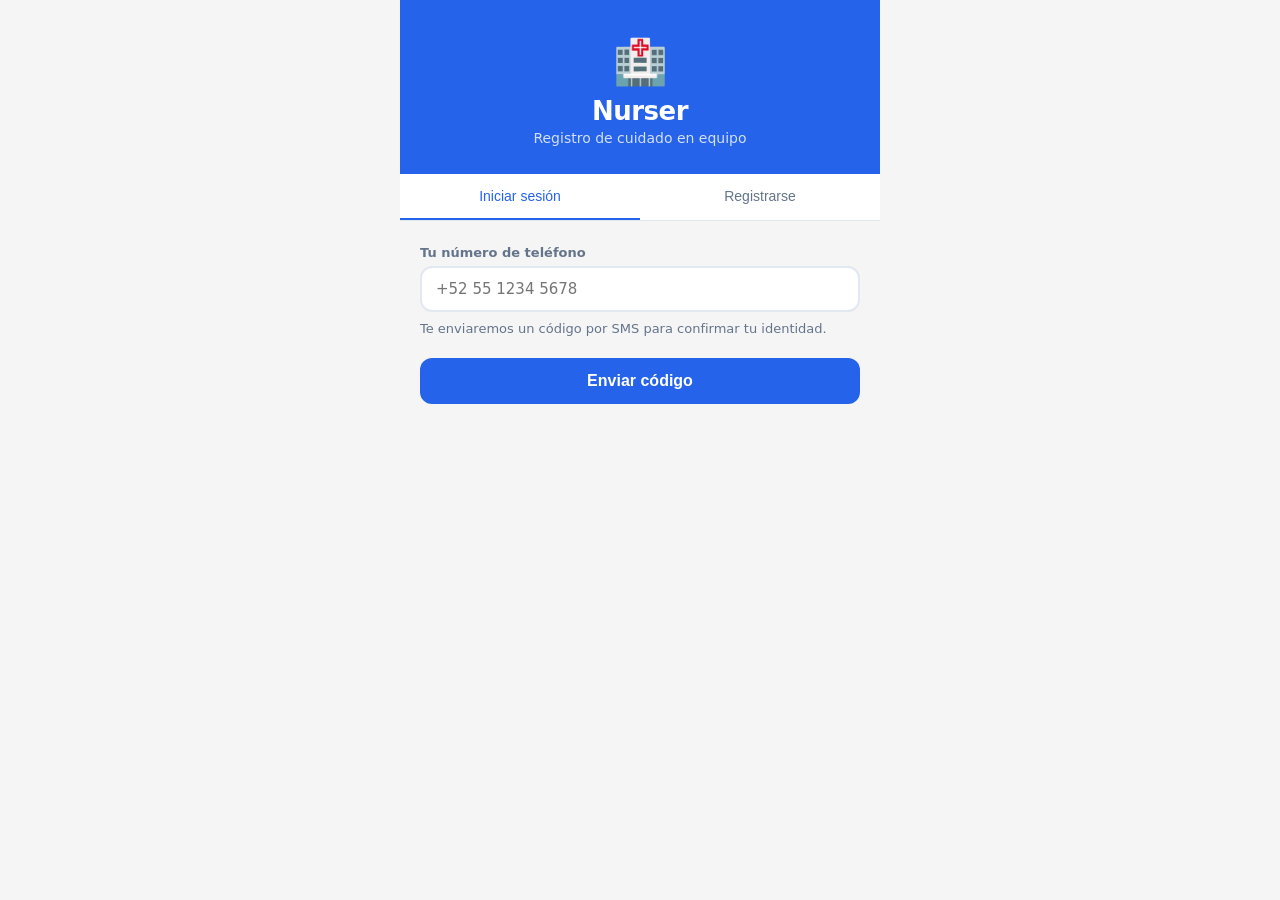
==== frontend/admin.html @ 3cec0505 "Initial commit" ====
<!DOCTYPE html>
<html lang="es">
<head>
<meta charset="UTF-8">
<meta name="viewport" content="width=device-width, initial-scale=1.0, user-scalable=no">
<title>Nurser — Admin / Editor</title>
<style>
  :root {
    --bg: #f5f5f5;
    --card: #ffffff;
    --primary: #2563eb;
    --primary-light: #dbeafe;
    --danger: #ef4444;
    --danger-light: #fee2e2;
    --success: #22c55e;
    --text: #1e293b;
    --muted: #64748b;
    --border: #e2e8f0;
    --radius: 12px;
  }
  * { box-sizing: border-box; margin: 0; padding: 0; }
  body {
    font-family: -apple-system, BlinkMacSystemFont, 'Segoe UI', system-ui, sans-serif;
    background: var(--bg);
    color: var(--text);
    max-width: 480px;
    margin: 0 auto;
    min-height: 100dvh;
    display: flex;
    flex-direction: column;
  }

  /* ── Header ─────────────────────────── */
  header {
    background: var(--primary);
    color: #fff;
    padding: 14px 18px;
    position: sticky;
    top: 0;
    z-index: 100;
    display: flex;
    align-items: center;
    justify-content: space-between;
  }
  .header-left {
    display: flex; align-items: center; gap: 10px;
  }
  .back-btn {
    background: none; border: none; color: #fff;
    font-size: 20px; cursor: pointer; padding: 4px;
    -webkit-tap-highlight-color: transparent;
  }
  header h1 { font-size: 17px; font-weight: 600; }
  header .sub { font-size: 12px; opacity: .85; margin-top: 2px; }
  .gear-btn {
    background: none; border: none; color: #fff;
    font-size: 20px; cursor: pointer; padding: 4px;
    -webkit-tap-highlight-color: transparent;
  }

  /* ── Tabs ────────────────────────────── */
  .tabs {
    display: flex;
    border-bottom: 1px solid var(--border);
    background: var(--card);
    position: sticky;
    top: 56px;
    z-index: 90;
  }
  .tab {
    flex: 1; padding: 12px 0; text-align: center;
    font-size: 13px; font-weight: 500; color: var(--muted);
    background: none; border: none; cursor: pointer;
    border-bottom: 2px solid transparent; transition: .15s;
  }
  .tab.active { color: var(--primary); border-bottom-color: var(--primary); }

  /* ── Panels ──────────────────────────── */
  .panel { display: none; flex: 1; overflow-y: auto; padding: 16px; }
  .panel.active { display: block; }

  /* ── Section card ────────────────────── */
  .section-title {
    font-size: 12px; font-weight: 700; text-transform: uppercase;
    letter-spacing: .5px; color: var(--muted); margin: 18px 0 8px;
  }
  .section-title:first-child { margin-top: 0; }
  .card {
    background: var(--card);
    border: 1px solid var(--border);
    border-radius: var(--radius);
    padding: 14px;
    margin-bottom: 10px;
  }
  .card h4 { font-size: 14px; margin-bottom: 4px; }
  .card p  { font-size: 13px; color: var(--muted); }

  /* ── Team info form ──────────────────── */
  .form-group { margin-bottom: 14px; }
  .form-group label {
    display: block; font-size: 13px; font-weight: 600;
    color: var(--muted); margin-bottom: 5px;
  }
  input[type="text"], textarea, select {
    width: 100%; padding: 10px 12px;
    border: 2px solid var(--border); border-radius: 8px;
    font-size: 14px; font-family: inherit; transition: .15s;
  }
  input:focus, textarea:focus, select:focus { outline: none; border-color: var(--primary); }
  textarea { resize: vertical; min-height: 70px; }

  /* ── Event type list ─────────────────── */
  .event-type-item {
    display: flex; align-items: center; gap: 12px;
    padding: 12px 14px;
    background: var(--card);
    border: 1px solid var(--border);
    border-radius: var(--radius);
    margin-bottom: 8px;
    cursor: pointer;
    transition: .15s;
  }
  .event-type-item:active { border-color: var(--primary); background: var(--primary-light); }
  .et-icon {
    width: 40px; height: 40px; border-radius: 10px;
    display: flex; align-items: center; justify-content: center;
    font-size: 20px; flex-shrink: 0;
  }
  .et-body { flex: 1; }
  .et-name { font-weight: 600; font-size: 14px; }
  .et-meta { font-size: 12px; color: var(--muted); }
  .et-arrow { color: var(--muted); font-size: 18px; }

  .btn-add {
    display: flex; align-items: center; justify-content: center; gap: 6px;
    width: 100%; padding: 12px;
    background: var(--primary-light); color: var(--primary);
    border: 2px dashed var(--primary);
    border-radius: var(--radius);
    font-size: 14px; font-weight: 600;
    cursor: pointer; margin-top: 4px;
  }
  .btn-add:active { background: #bfdbfe; }

  /* ── Members list ────────────────────── */
  .member-row {
    display: flex; align-items: center; gap: 12px;
    padding: 10px 0;
    border-bottom: 1px solid var(--border);
  }
  .member-row:last-child { border-bottom: none; }
  .avatar {
    width: 36px; height: 36px; border-radius: 50%;
    display: flex; align-items: center; justify-content: center;
    font-size: 14px; font-weight: 600; color: #fff;
  }
  .member-info { flex: 1; }
  .member-name { font-size: 14px; font-weight: 500; }
  .member-email { font-size: 12px; color: var(--muted); }
  .role-badge {
    font-size: 11px; padding: 3px 10px;
    border-radius: 12px; font-weight: 600;
  }
  .role-editor { background: #ede9fe; color: #7c3aed; }
  .role-contributor { background: #dbeafe; color: #2563eb; }
  .role-viewer { background: #f1f5f9; color: #64748b; }

  /* ── Field editor detail ─────────────── */
  .modal-overlay {
    display: none; position: fixed; inset: 0;
    background: rgba(0,0,0,.4); z-index: 200;
    align-items: flex-end; justify-content: center;
  }
  .modal-overlay.open { display: flex; }
  .modal {
    background: var(--card); width: 100%; max-width: 480px;
    border-radius: 16px 16px 0 0; padding: 20px;
    max-height: 90dvh; overflow-y: auto;
    animation: slideUp .2s ease;
  }
  @keyframes slideUp {
    from { transform: translateY(40px); opacity: 0; }
    to   { transform: translateY(0); opacity: 1; }
  }
  .modal h3 {
    font-size: 17px; margin-bottom: 16px;
    display: flex; align-items: center; gap: 8px;
  }
  .modal-close {
    margin-left: auto; background: none; border: none;
    font-size: 22px; cursor: pointer; color: var(--muted);
  }

  /* ── Field row in editor ─────────────── */
  .field-row {
    background: var(--bg); border-radius: 10px;
    padding: 12px; margin-bottom: 10px;
    position: relative;
  }
  .field-row-head {
    display: flex; align-items: center; gap: 8px; margin-bottom: 8px;
  }
  .field-row-head .drag { cursor: grab; color: var(--muted); font-size: 16px; }
  .field-row-head .field-label { font-weight: 600; font-size: 14px; flex: 1; }
  .field-row-head .field-type-badge {
    font-size: 11px; padding: 2px 8px; border-radius: 8px;
    background: var(--primary-light); color: var(--primary); font-weight: 600;
  }
  .field-row-head .btn-del {
    background: none; border: none; font-size: 16px; color: var(--danger);
    cursor: pointer;
  }
  .field-config { font-size: 12px; color: var(--muted); }
  .field-config span { margin-right: 12px; }

  .btn-primary {
    width: 100%; padding: 14px;
    background: var(--primary); color: #fff;
    border: none; border-radius: var(--radius);
    font-size: 16px; font-weight: 600;
    cursor: pointer; margin-top: 8px;
  }
  .btn-primary:active { opacity: .85; }
  .btn-outline {
    width: 100%; padding: 10px;
    background: transparent; color: var(--primary);
    border: 2px solid var(--primary);
    border-radius: var(--radius);
    font-size: 14px; font-weight: 600;
    cursor: pointer; margin-top: 8px;
  }

  /* ── Invite section ──────────────────── */
  .invite-row {
    display: flex; gap: 8px; margin-top: 10px;
  }
  .invite-row input { flex: 1; }
  .invite-row button {
    padding: 10px 16px; background: var(--primary);
    color: #fff; border: none; border-radius: 8px;
    font-size: 14px; font-weight: 600; cursor: pointer;
    white-space: nowrap;
  }

  /* ── Toast ───────────────────────────── */
  .toast {
    position: fixed; bottom: 30px; left: 50%; transform: translateX(-50%);
    background: #1e293b; color: #fff; padding: 10px 20px;
    border-radius: 24px; font-size: 14px; z-index: 999;
    opacity: 0; transition: .3s; pointer-events: none;
  }
  .toast.show { opacity: 1; }

  /* ── Status event section ──────────── */
  .status-config {
    background: #fffbeb;
    border: 1px solid #fde68a;
    border-radius: var(--radius);
    padding: 14px;
    margin-bottom: 14px;
  }
  .status-config h4 {
    font-size: 13px; color: #92400e; margin-bottom: 10px;
  }
  .toggle-row {
    display: flex; align-items: center; gap: 10px;
    padding: 8px 0;
    font-size: 13px;
  }
  .toggle {
    width: 44px; height: 26px; background: #cbd5e1;
    border-radius: 13px; position: relative;
    cursor: pointer; transition: .2s; flex-shrink: 0;
  }
  .toggle.on { background: var(--primary); }
  .toggle::after {
    content: ''; position: absolute;
    top: 3px; left: 3px; width: 20px; height: 20px;
    background: #fff; border-radius: 50%; transition: .2s;
  }
  .toggle.on::after { left: 21px; }
  .config-help {
    font-size: 11px; color: var(--muted);
    margin-top: 4px; padding-left: 54px;
  }

  /* ── Role selector ─────────────────── */
  .role-select {
    font-size: 11px; padding: 3px 6px;
    border: 1px solid var(--border); border-radius: 8px;
    background: var(--card); font-weight: 600;
    cursor: pointer; color: var(--text);
  }
  .role-select:disabled {
    opacity: .5; cursor: not-allowed;
  }
  .last-admin-note {
    font-size: 10px; color: var(--muted);
    font-style: italic;
  }

  /* ── Teams panel (full-screen overlay) ── */
  .teams-overlay {
    display: none; position: fixed; inset: 0;
    background: var(--bg);
    z-index: 300;
    flex-direction: column;
    overflow-y: auto;
  }
  .teams-overlay.open { display: flex; }
  .tp-header {
    background: var(--primary); color: #fff;
    padding: 14px 18px;
    display: flex; align-items: center; justify-content: space-between;
    position: sticky; top: 0; z-index: 301;
  }
  .tp-header h2 { font-size: 17px; font-weight: 600; }
  .tp-close {
    background: none; border: none; color: #fff;
    font-size: 22px; cursor: pointer; padding: 4px;
  }
  .tp-section-title {
    font-size: 11px; font-weight: 700; text-transform: uppercase;
    letter-spacing: .5px; color: var(--muted);
    padding: 16px 18px 6px;
  }
  .tp-team-card {
    background: var(--card);
    border: 1px solid var(--border);
    border-radius: var(--radius);
    margin: 6px 14px; padding: 14px;
    cursor: pointer; transition: .1s;
  }
  .tp-team-card:active { border-color: var(--primary); }
  .tp-team-card.active {
    border-color: var(--primary);
    background: var(--primary-light);
  }
  .tp-team-top {
    display: flex; align-items: center; gap: 12px;
    margin-bottom: 8px;
  }
  .tp-team-icon {
    width: 44px; height: 44px; border-radius: 12px;
    display: flex; align-items: center; justify-content: center;
    font-size: 22px; flex-shrink: 0;
    background: var(--primary-light);
  }
  .tp-team-name { font-size: 15px; font-weight: 600; flex: 1; }
  .tp-team-meta {
    font-size: 12px; color: var(--muted); margin-bottom: 10px;
  }
  .tp-team-meta .tp-role-badge {
    font-size: 11px; padding: 2px 8px; border-radius: 8px;
    font-weight: 600; display: inline-block;
  }
  .tp-team-desc {
    font-size: 13px; color: var(--muted);
    display: -webkit-box; -webkit-line-clamp: 2;
    -webkit-box-orient: vertical; overflow: hidden;
    margin-bottom: 10px;
  }
  .tp-team-actions {
    display: flex; gap: 8px; align-items: center;
  }
  .tp-btn {
    padding: 7px 14px;
    border-radius: 8px; font-size: 13px; font-weight: 600;
    cursor: pointer; border: none; transition: .15s;
  }
  .tp-btn:active { opacity: .8; }
  .tp-btn-go {
    background: var(--primary); color: #fff;
  }
  .tp-btn-edit {
    background: transparent; color: var(--primary);
    border: 1px solid var(--primary);
  }
  .tp-notif-row {
    display: flex; align-items: center; gap: 10px;
    font-size: 12px; color: var(--muted);
    margin-top: 8px; padding-top: 8px;
    border-top: 1px solid var(--border);
  }
  .tp-notif-row span { flex: 1; }
  .tp-toggle {
    width: 40px; height: 24px; background: #cbd5e1;
    border-radius: 12px; position: relative; cursor: pointer;
    transition: .2s; flex-shrink: 0;
  }
  .tp-toggle.on { background: var(--primary); }
  .tp-toggle::after {
    content: ''; position: absolute;
    top: 2px; left: 2px; width: 20px; height: 20px;
    background: #fff; border-radius: 50%; transition: .2s;
  }
  .tp-toggle.on::after { left: 18px; }
  .tp-create-btn {
    display: flex; align-items: center; justify-content: center; gap: 8px;
    margin: 12px 14px; padding: 14px;
    border: 2px dashed var(--primary);
    border-radius: var(--radius);
    background: var(--primary-light);
    color: var(--primary);
    font-size: 14px; font-weight: 600;
    cursor: pointer;
  }
  .tp-create-btn:active { background: #bfdbfe; }
  .tp-footer {
    margin-top: auto;
    border-top: 1px solid var(--border);
    padding: 8px 0;
  }
  .tp-footer-item {
    display: flex; align-items: center; gap: 12px;
    padding: 14px 18px;
    font-size: 14px; cursor: pointer;
    transition: .1s;
  }
  .tp-footer-item:active { background: var(--border); }
  .tp-footer-item .tp-fi-icon { font-size: 18px; width: 24px; text-align: center; }

  /* ── Add-field modal ─────────────────── */
  .type-picker { display: grid; grid-template-columns: 1fr 1fr; gap: 8px; margin-bottom: 14px; }
  .type-option {
    padding: 12px 8px; text-align: center;
    border: 2px solid var(--border); border-radius: 10px;
    cursor: pointer; font-size: 13px; font-weight: 500; transition: .15s;
  }
  .type-option.selected { border-color: var(--primary); background: var(--primary-light); }
  .type-option .t-icon { font-size: 20px; display: block; margin-bottom: 4px; }
  .options-editor { margin-top: 8px; }
  .opt-row {
    display: flex; gap: 6px; align-items: center; margin-bottom: 6px;
  }
  .opt-row input { flex: 1; padding: 8px; }
  .opt-row button {
    background: none; border: none; font-size: 18px;
    color: var(--danger); cursor: pointer;
  }
  .btn-add-opt {
    font-size: 13px; color: var(--primary); background: none;
    border: none; cursor: pointer; font-weight: 600; padding: 4px 0;
  }
</style>
</head>
<body>

<!-- ═══ HEADER ═══ -->
<header>
  <div class="header-left">
    <button class="back-btn" onclick="window.location.href='contributor.html'" aria-label="Volver">←</button>
    <div>
      <h1 id="adminTeamName">Cargando...</h1>
      <div class="sub" id="adminTeamSub">Configuración del equipo</div>
    </div>
  </div>
  <button class="gear-btn" onclick="openTeamsPanel()" aria-label="Menú">⚙️</button>
</header>

<!-- ═══ TABS ═══ -->
<div class="tabs">
  <button class="tab active" data-tab="teamPanel">🏠 Equipo</button>
  <button class="tab" data-tab="eventsPanel">📋 Eventos</button>
  <button class="tab" data-tab="membersPanel">👥 Miembros</button>
</div>

<!-- ════════════════════════════════════════ -->
<!-- PANEL: Team Info                        -->
<!-- ════════════════════════════════════════ -->
<div class="panel active" id="teamPanel">
  <div class="form-group">
    <label>Nombre del equipo</label>
    <input type="text" id="teamNameInput" placeholder="Nombre del equipo">
  </div>
  <div class="form-group">
    <label>Descripción / Contexto del paciente</label>
    <textarea id="teamDescInput" placeholder="Describe el contexto del paciente..."></textarea>
  </div>

  <div class="status-config">
    <h4>Estado (ej: en turno, fuera de turno)</h4>
    <div class="toggle-row">
      <div class="toggle on" id="toggleStatusEvent" onclick="this.classList.toggle('on')"></div>
      <span>Habilitar botón de inicio / fin de turno</span>
    </div>
    <div class="config-help">Habilitar para todos los miembros del equipo? Además de marcar su propio estado todos los miembros podrán ver el estado de los demás.</div>
    <br>
    <div class="form-group" style="margin-top:12px;margin-bottom:8px">
      <label>Sí (activo)</label>
      <input type="text" placeholder="Iniciar turno" style="font-size:13px;padding:8px 10px">
    </div>
    <div class="form-group" style="margin-bottom:8px">
      <label>No (inactivo)</label>
      <input type="text" placeholder="Terminar turno" style="font-size:13px;padding:8px 10px">
    </div>

    <div class="toggle-row" style="margin-top:4px">
      <div class="toggle on" id="toggleNotifyStatus" onclick="this.classList.toggle('on')"></div>
      <span>Notificar al equipo al iniciar/terminar</span>
    </div>
    <div class="config-help">Enviar notificacion de cambio a todos los miembros.</div>

    <div class="toggle-row">
      <div class="toggle" id="toggleNotifyPin" onclick="this.classList.toggle('on')"></div>
      <span>Notificar al editar nota fijada</span>
    </div>
  </div>

  <button class="btn-primary" onclick="saveTeamInfo()">Guardar cambios</button>
</div>

<!-- ════════════════════════════════════════ -->
<!-- PANEL: Event Types (the core editor)    -->
<!-- ════════════════════════════════════════ -->
<div class="panel" id="eventsPanel">
  <p class="section-title">Tipos de evento definidos</p>

  <div id="eventTypeList">
    <!-- rendered by JS -->
  </div>

  <button class="btn-add" onclick="openAddEvent()">+ Agregar tipo de evento</button>
</div>

<!-- ════════════════════════════════════════ -->
<!-- PANEL: Members                          -->
<!-- ════════════════════════════════════════ -->
<div class="panel" id="membersPanel">
  <p class="section-title">Miembros del equipo</p>

  <div class="card" style="padding: 0 14px;" id="membersList">
    <!-- rendered by JS -->
  </div>

  <p class="section-title">Invitar nuevo miembro</p>
  <div class="card" id="inviteCard">
    <div class="form-group" style="margin-bottom:8px">
      <label>Rol para el nuevo miembro</label>
      <select id="inviteRole">
        <option value="contributor">Contribuidor</option>
        <option value="admin">Editor (Admin)</option>
        <option value="viewer">Visor</option>
      </select>
    </div>
    <div class="invite-row">
      <input type="text" id="inviteCodeDisplay" placeholder="Código generado aquí" readonly
        style="letter-spacing:3px;font-size:16px;font-weight:600;text-transform:uppercase">
      <button onclick="generateInviteCode()">Generar</button>
    </div>
    <p style="font-size:12px;color:var(--muted);margin-top:8px">Comparte este código para que el miembro se una al equipo.</p>
  </div>
</div>

<!-- ═══ MODAL: Edit event type ═══ -->
<div class="modal-overlay" id="modalOverlay" onclick="if(event.target===this)closeModal()">
  <div class="modal" id="modalContent"></div>
</div>

<!-- ═══ TOAST ═══ -->
<div class="toast" id="toast"></div>

<!-- ═══ TEAMS PANEL (full-screen) ═══ -->
<div class="teams-overlay" id="teamsPanel">
  <div class="tp-header">
    <h2>Mis equipos</h2>
    <button class="tp-close" onclick="closeTeamsPanel()">✕</button>
  </div>

  <div class="tp-section-title">Equipo activo (editando)</div>

  <div class="tp-team-card active">
    <div class="tp-team-top">
      <div class="tp-team-icon">👩‍⚕️</div>
      <div class="tp-team-name">Cuidado de Sandra</div>
    </div>
    <div class="tp-team-meta">
      <span class="tp-role-badge" style="background:#ede9fe;color:#7c3aed">Editor</span>
      · 4 miembros · 23 eventos hoy
    </div>
    <div class="tp-team-desc">Paciente femenina, 72 años. Diabetes tipo 2, hipertensión controlada.</div>
    <div class="tp-team-actions">
      <button class="tp-btn tp-btn-go" onclick="window.open('contributor.html','_self')">Ir al equipo</button>
      <button class="tp-btn tp-btn-edit" onclick="closeTeamsPanel(); showToast('Ya estás editando este equipo')">Editar</button>
    </div>
    <div class="tp-notif-row">
      <span>🔔 Notificaciones</span>
      <div class="tp-toggle on" onclick="event.stopPropagation(); this.classList.toggle('on')"></div>
    </div>
  </div>

  <div class="tp-section-title">Otros equipos</div>

  <div class="tp-team-card">
    <div class="tp-team-top">
      <div class="tp-team-icon">🧓</div>
      <div class="tp-team-name">Cuidado de Don Carlos</div>
    </div>
    <div class="tp-team-meta">
      <span class="tp-role-badge" style="background:#ede9fe;color:#7c3aed">Editor</span>
      · 3 miembros · 8 eventos hoy
    </div>
    <div class="tp-team-desc">Paciente masculino, 85 años. Alzheimer etapa temprana, marcapasos.</div>
    <div class="tp-team-actions">
      <button class="tp-btn tp-btn-go" onclick="showToast('Cambiando a Cuidado de Don Carlos...')">Ir al equipo</button>
      <button class="tp-btn tp-btn-edit" onclick="showToast('Abriendo editor...')">Editar</button>
    </div>
    <div class="tp-notif-row">
      <span>🔔 Notificaciones</span>
      <div class="tp-toggle on" onclick="event.stopPropagation(); this.classList.toggle('on')"></div>
    </div>
  </div>

  <div class="tp-team-card">
    <div class="tp-team-top">
      <div class="tp-team-icon">👶</div>
      <div class="tp-team-name">Apoyo a Familia Ruiz</div>
    </div>
    <div class="tp-team-meta">
      <span class="tp-role-badge" style="background:#dbeafe;color:#2563eb">Contribuidor</span>
      · 6 miembros · 12 eventos hoy
    </div>
    <div class="tp-team-desc">Recién nacido prematuro. Monitoreo de alimentación y temperatura.</div>
    <div class="tp-team-actions">
      <button class="tp-btn tp-btn-go" onclick="showToast('Cambiando a Apoyo a Familia Ruiz...')">Ir al equipo</button>
    </div>
    <div class="tp-notif-row">
      <span>🔔 Notificaciones</span>
      <div class="tp-toggle" onclick="event.stopPropagation(); this.classList.toggle('on')"></div>
    </div>
  </div>

  <div class="tp-create-btn" onclick="showToast('Crear nuevo equipo...')">
    ＋ Crear nuevo equipo
  </div>

  <div class="tp-footer">
    <div class="tp-footer-item" onclick="window.open('profile.html','_self')">
      <span class="tp-fi-icon">👤</span> Mi perfil
    </div>
    <div class="tp-footer-item" onclick="apiFetch('/auth/logout',{method:'POST'}).then(()=>window.location.replace('login.html'))">
      <span class="tp-fi-icon">🚪</span> <span style="color:var(--danger)">Cerrar sesión</span>
    </div>
  </div>

  <!-- Support / Feedback Form -->
  <div style="padding:16px 18px; border-top:1px solid var(--border);">
    <div style="font-size:13px; font-weight:600; margin-bottom:10px;">📩 Soporte / Feedback</div>
    <div style="margin-bottom:8px;">
      <input type="text" id="supportPhone" readonly
        style="width:100%; box-sizing:border-box; padding:10px 12px; border:1px solid var(--border); border-radius:8px; background:var(--bg-secondary); color:var(--text-secondary); font-size:13px;"
        value="+52 155 1234 5678">
    </div>
    <div style="margin-bottom:8px;">
      <textarea id="supportMessage" rows="3" placeholder="Escribe tu comentario o problema..."
        style="width:100%; box-sizing:border-box; padding:10px 12px; border:1px solid var(--border); border-radius:8px; font-size:13px; resize:vertical; font-family:inherit;"></textarea>
    </div>
    <button onclick="sendFeedback()" style="width:100%; padding:10px; border:none; border-radius:8px; background:var(--primary); color:#fff; font-size:14px; font-weight:600; cursor:pointer;">
      Enviar
    </button>
  </div>
</div>

<script>
const API_BASE = '';

// ── State ──
let teamId = null;
let currentTeam = null;
let eventTypesData = [];
let membersData = [];
let currentUser = null;

// ── XSS-safe helper ──
function escHtml(s) {
  return String(s ?? '').replace(/&/g,'&amp;').replace(/</g,'&lt;').replace(/>/g,'&gt;').replace(/"/g,'&quot;');
}

// ── Authenticated fetch ──
async function apiFetch(path, opts = {}) {
  return fetch(API_BASE + path, { credentials: 'include', ...opts });
}

// ── JSON helper ──
function safeParseJSON(s, fallback) {
  if (s == null) return fallback;
  try { const v = JSON.parse(s); return v ?? fallback; } catch { return fallback; }
}

// ── Init ──
async function init() {
  // Auth check
  try {
    const r = await apiFetch('/users/me');
    if (!r.ok) { window.location.replace('login.html'); return; }
    currentUser = await r.json();
  } catch {
    window.location.replace('login.html'); return;
  }

  // Get team id from URL or localStorage
  const params = new URLSearchParams(window.location.search);
  teamId = params.get('team_id') || localStorage.getItem('activeTeamId');
  if (!teamId) { window.location.replace('contributor.html'); return; }

  await Promise.all([loadTeam(), loadEventTypes(), loadMembers()]);

  // Populate support phone
  document.getElementById('supportPhone').value = currentUser.phone || '';
}

// ── Team info ──
async function loadTeam() {
  const r = await apiFetch(`/teams/${teamId}`);
  if (!r.ok) { showToast('Error cargando equipo'); return; }
  currentTeam = await r.json();
  document.getElementById('adminTeamName').textContent = currentTeam.name;
  document.getElementById('teamNameInput').value = currentTeam.name || '';
  document.getElementById('teamDescInput').value = currentTeam.description || '';
}

async function saveTeamInfo() {
  const name = document.getElementById('teamNameInput').value.trim();
  const desc = document.getElementById('teamDescInput').value.trim();
  if (!name) { showToast('⚠️ El nombre es requerido'); return; }
  try {
    const r = await apiFetch(`/teams/${teamId}`, {
      method: 'PATCH',
      headers: { 'Content-Type': 'application/json' },
      body: JSON.stringify({ name, description: desc || null })
    });
    if (!r.ok) throw new Error();
    currentTeam = await r.json();
    document.getElementById('adminTeamName').textContent = currentTeam.name;

    // Sync shift event type with the toggle state
    const wantShift = document.getElementById('toggleStatusEvent')?.classList.contains('on');
    const existingShift = eventTypesData.find(et => et.is_header);
    if (wantShift && !existingShift) {
      // Create the shift event type
      await apiFetch(`/teams/${teamId}/event-types`, {
        method: 'POST',
        headers: { 'Content-Type': 'application/json' },
        body: JSON.stringify({ name: 'Turno', field_type: 'timestamp_event', icon: '⏱️', color: '#dbeafe', is_header: 1 })
      });
      await loadEventTypes();
    } else if (!wantShift && existingShift) {
      // Deactivate — set is_header to 0
      await apiFetch(`/teams/${teamId}/event-types/${existingShift.id}`, {
        method: 'PATCH',
        headers: { 'Content-Type': 'application/json' },
        body: JSON.stringify({ is_header: 0 })
      });
      await loadEventTypes();
    }

    showToast('✅ Equipo actualizado');
  } catch {
    showToast('❌ Error al guardar');
  }
}

// ── Event Types ──
async function loadEventTypes() {
  const r = await apiFetch(`/teams/${teamId}/event-types`);
  if (!r.ok) return;
  eventTypesData = await r.json();
  // Sync the toggle to reflect whether a shift event type actually exists
  const shiftEt = eventTypesData.find(et => et.is_header);
  const toggle = document.getElementById('toggleStatusEvent');
  if (toggle) toggle.classList.toggle('on', !!shiftEt);
  renderEventTypes();
}

function renderEventTypes() {
  const list = document.getElementById('eventTypeList');

  if (!eventTypesData.length) {
    list.innerHTML = '<p style="font-size:13px;color:var(--muted);text-align:center;padding:12px">Sin tipos de evento. Agrega uno.</p>';
    return;
  }

  const FIELD_LABELS = {
    text: 'Texto libre', boolean: 'Sí / No', numeric: 'Número',
    dropdown: 'Seleccionar uno', multi_select: 'Seleccionar varios',
    timestamp_event: 'Turno (inicio/fin)'
  };

  list.innerHTML = eventTypesData.map(et => `
    <div class="event-type-item" onclick="openEditEvent('${et.id}')">
      <div class="et-icon" style="background:${et.color || '#f1f5f9'}">${et.icon || '📌'}</div>
      <div class="et-body">
        <div class="et-name">${escHtml(et.name)}</div>
        <div class="et-meta">${FIELD_LABELS[et.field_type] || et.field_type}${et.is_header ? ' · 🔑 Turno' : ''}</div>
      </div>
      <span class="et-arrow">›</span>
    </div>
  `).join('');
}

function openAddEvent() {
  renderEventModal(null, true);
}

function openEditEvent(typeId) {
  const et = eventTypesData.find(x => x.id === typeId);
  if (et) renderEventModal(et, false);
}

function renderEventModal(et, isNew) {
  const name = isNew ? '' : (et?.name || '');
  const icon = isNew ? '📌' : (et?.icon || '📌');
  const color = isNew ? '#f1f5f9' : (et?.color || '#f1f5f9');
  const fieldType = isNew ? 'text' : (et?.field_type || 'text');
  const optionsArr = safeParseJSON(et?.options, []);
  const optionsText = optionsArr.join('\n');

  document.getElementById('modalContent').innerHTML = `
    <h3>${isNew ? '➕ Nuevo tipo de evento' : `✏️ Editar: ${escHtml(name)}`}
      <button class="modal-close" onclick="closeModal()">✕</button>
    </h3>
    <div class="form-group">
      <label>Nombre</label>
      <input type="text" id="etName" value="${escHtml(name)}" placeholder="Ej: Baño, Medicamento...">
    </div>
    <div class="form-group" style="display:flex;gap:12px;align-items:flex-end">
      <div style="flex:0 0 auto">
        <label>Icono (emoji)</label>
        <input type="text" id="etIcon" value="${escHtml(icon)}" style="width:60px;text-align:center;font-size:24px;padding:8px" oninput="limitIconInput(this)">
      </div>
      <div style="flex:1">
        <label>Color de fondo</label>
        <input type="color" id="etColor" value="${escHtml(color)}" style="width:100%;height:40px;padding:2px;border-radius:8px;border:2px solid var(--border)">
      </div>
    </div>
    <div class="form-group">
      <label>Tipo de campo</label>
      <select id="etFieldType" onchange="updateAdminOptionsSection()">
        <option value="text"             ${fieldType==='text'?'selected':''}>📝 Texto libre</option>
        <option value="boolean"          ${fieldType==='boolean'?'selected':''}>✅ Sí / No</option>
        <option value="numeric"          ${fieldType==='numeric'?'selected':''}>🔢 Número</option>
        <option value="dropdown"         ${fieldType==='dropdown'?'selected':''}>🔘 Seleccionar uno</option>
        <option value="multi_select"     ${fieldType==='multi_select'?'selected':''}>☑️ Seleccionar varios</option>
        <option value="timestamp_event"  ${fieldType==='timestamp_event'?'selected':''}>⏱️ Evento de tiempo</option>
      </select>
    </div>
    <div id="adminOptionsSection" style="${['dropdown','multi_select'].includes(fieldType)?'':'display:none'}">
      <div class="form-group">
        <label>Opciones (una por línea)</label>
        <textarea id="etOptions" rows="4" placeholder="Opción 1\nOpción 2\nOpción 3">${escHtml(optionsText)}</textarea>
      </div>
    </div>
    ${!isNew ? `<button class="btn-outline" style="color:var(--danger);border-color:var(--danger);margin-top:4px" onclick="deleteEventType('${et.id}')">🗑️ Eliminar tipo de evento</button>` : ''}
    <button class="btn-primary" onclick="saveEventType('${isNew ? '' : et.id}', ${isNew})" style="margin-top:12px">
      ${isNew ? 'Crear tipo de evento' : 'Guardar cambios'}
    </button>
  `;
  document.getElementById('modalOverlay').classList.add('open');
}

function limitIconInput(el) {
  // Trim to first 2 Unicode code points (emoji-safe)
  const codePoints = [...el.value];
  if (codePoints.length > 2) el.value = codePoints.slice(0, 2).join('');
}

function updateAdminOptionsSection() {
  const type = document.getElementById('etFieldType')?.value;
  const section = document.getElementById('adminOptionsSection');
  if (section) section.style.display = ['dropdown', 'multi_select'].includes(type) ? '' : 'none';
}

async function saveEventType(typeId, isNew) {
  const name = document.getElementById('etName').value.trim();
  if (!name) { showToast('⚠️ Ingresa un nombre'); return; }
  const icon = document.getElementById('etIcon').value.trim() || '📌';
  const color = document.getElementById('etColor').value;
  const fieldType = document.getElementById('etFieldType').value;
  let options = null;
  if (['dropdown', 'multi_select'].includes(fieldType)) {
    const opts = (document.getElementById('etOptions')?.value || '').split('\n').map(s => s.trim()).filter(Boolean);
    if (!opts.length) { showToast('⚠️ Agrega al menos una opción'); return; }
    options = JSON.stringify(opts);
  }
  const payload = { name, icon, color, field_type: fieldType, options };
  const url = isNew ? `/teams/${teamId}/event-types` : `/teams/${teamId}/event-types/${typeId}`;
  const method = isNew ? 'POST' : 'PATCH';
  const btn = document.querySelector('#modalContent .btn-primary');
  if (btn) { btn.disabled = true; btn.textContent = 'Guardando...'; }
  try {
    const r = await apiFetch(url, {
      method,
      headers: { 'Content-Type': 'application/json' },
      body: JSON.stringify(payload)
    });
    if (!r.ok) throw new Error();
    closeModal();
    showToast(`✅ "${name}" guardado`);
    await loadEventTypes();
  } catch {
    showToast('❌ Error al guardar');
    if (btn) { btn.disabled = false; }
  }
}

async function deleteEventType(typeId) {
  const et = eventTypesData.find(x => x.id === typeId);
  if (!confirm(`¿Eliminar "${et?.name}"?`)) return;
  try {
    const r = await apiFetch(`/teams/${teamId}/event-types/${typeId}`, { method: 'DELETE' });
    if (!r.ok) throw new Error();
    closeModal();
    showToast(`🗑️ Tipo de evento eliminado`);
    await loadEventTypes();
  } catch {
    showToast('❌ Error al eliminar');
  }
}

// ── Members ──
async function loadMembers() {
  const r = await apiFetch(`/teams/${teamId}/members`);
  if (!r.ok) return;
  membersData = await r.json();
  renderMembers();
}

function renderMembers() {
  const list = document.getElementById('membersList');
  const roleColors = {
    admin: '#ede9fe', contributor: '#dbeafe', viewer: '#f1f5f9'
  };
  const roleTextColors = {
    admin: '#7c3aed', contributor: '#2563eb', viewer: '#64748b'
  };
  const roleLabels = { admin: 'Editor', contributor: 'Contribuidor', viewer: 'Visor' };
  const adminCount = membersData.filter(m => m.role === 'admin').length;
  const myId = currentUser?.id;

  list.innerHTML = membersData.map(m => {
    const isMe = m.id === myId;
    const isLastAdmin = m.role === 'admin' && adminCount === 1 && isMe;
    const initial = (m.name || '?').charAt(0).toUpperCase();
    const avatarColor = '#' + (Math.abs(hashStr(m.id)) % 0xffffff).toString(16).padStart(6, '0').replace(/^(.{2})(.{2})(.{2})$/, (_, r, g, b) =>
      (Math.min(parseInt(r, 16), 180)).toString(16).padStart(2,'0') +
      (Math.min(parseInt(g, 16), 180)).toString(16).padStart(2,'0') +
      (Math.min(parseInt(b, 16), 180)).toString(16).padStart(2,'0')
    );
    return `
      <div class="member-row">
        <div class="avatar" style="background:${avatarColor}">${initial}</div>
        <div class="member-info">
          <div class="member-name">${escHtml(m.name)}${isMe ? ' (tú)' : ''}</div>
          <div class="member-email">${escHtml(m.phone || m.email || '')}</div>
          ${isLastAdmin ? '<span class="last-admin-note">Único editor — no puedes cambiar tu rol</span>' : ''}
        </div>
        <select class="role-select" data-id="${m.id}" onchange="changeMemberRole('${m.id}', this.value)" ${isLastAdmin ? 'disabled' : ''}>
          <option value="admin"        ${m.role==='admin'?'selected':''}>Editor</option>
          <option value="contributor"  ${m.role==='contributor'?'selected':''}>Contribuidor</option>
          <option value="viewer"       ${m.role==='viewer'?'selected':''}>Visor</option>
        </select>
        ${!isMe ? `<button onclick="removeMember('${m.id}','${escHtml(m.name)}')" style="background:none;border:none;color:var(--danger);font-size:18px;cursor:pointer;padding:4px;margin-left:4px" title="Eliminar">✕</button>` : ''}
      </div>`;
  }).join('');
}

function hashStr(s) {
  let h = 0;
  for (let i = 0; i < s.length; i++) h = (Math.imul(31, h) + s.charCodeAt(i)) | 0;
  return h;
}

async function changeMemberRole(userId, newRole) {
  try {
    const r = await apiFetch(`/teams/${teamId}/members/${userId}`, {
      method: 'PATCH',
      headers: { 'Content-Type': 'application/json' },
      body: JSON.stringify({ role: newRole })
    });
    if (!r.ok) throw new Error();
    showToast('✅ Rol actualizado');
    await loadMembers();
  } catch {
    showToast('❌ Error al cambiar rol');
    await loadMembers(); // revert UI
  }
}

async function removeMember(userId, name) {
  if (!confirm(`¿Eliminar a ${name} del equipo?`)) return;
  try {
    const r = await apiFetch(`/teams/${teamId}/members/${userId}`, { method: 'DELETE' });
    if (!r.ok) throw new Error();
    showToast(`🗑️ ${name} eliminado`);
    await loadMembers();
  } catch {
    showToast('❌ Error al eliminar miembro');
  }
}

// ── Invite code ──
async function generateInviteCode() {
  const role = document.getElementById('inviteRole').value;
  try {
    const r = await apiFetch(`/teams/${teamId}/invite`, {
      method: 'POST',
      headers: { 'Content-Type': 'application/json' },
      body: JSON.stringify({ role })
    });
    if (!r.ok) throw new Error();
    const data = await r.json();
    document.getElementById('inviteCodeDisplay').value = data.code;
    showToast('✅ Código generado — compártelo');
  } catch {
    showToast('❌ Error al generar código');
  }
}

// ── Support feedback ──
async function sendFeedback() {
  const message = document.getElementById('supportMessage').value.trim();
  if (!message) { showToast('⚠️ Escribe un mensaje'); return; }
  try {
    const r = await apiFetch('/support/feedback', {
      method: 'POST',
      headers: { 'Content-Type': 'application/json' },
      body: JSON.stringify({ message })
    });
    if (!r.ok) throw new Error();
    document.getElementById('supportMessage').value = '';
    showToast('✅ Feedback enviado. ¡Gracias!');
  } catch {
    showToast('❌ Error al enviar feedback');
  }
}

// ── Tabs ──
document.querySelectorAll('.tab').forEach(t => {
  t.addEventListener('click', () => {
    document.querySelectorAll('.tab').forEach(x => x.classList.remove('active'));
    document.querySelectorAll('.panel').forEach(x => x.classList.remove('active'));
    t.classList.add('active');
    document.getElementById(t.dataset.tab).classList.add('active');
  });
});

// ── Modal ──
function closeModal() {
  document.getElementById('modalOverlay').classList.remove('open');
}

// ── Teams panel ──
function openTeamsPanel() {
  document.getElementById('teamsPanel').classList.add('open');
}
function closeTeamsPanel() {
  document.getElementById('teamsPanel').classList.remove('open');
}

// ── Toast ──
function showToast(msg) {
  const t = document.getElementById('toast');
  t.textContent = msg;
  t.classList.add('show');
  setTimeout(() => t.classList.remove('show'), 2000);
}

init();
</script>
</body>
</html>
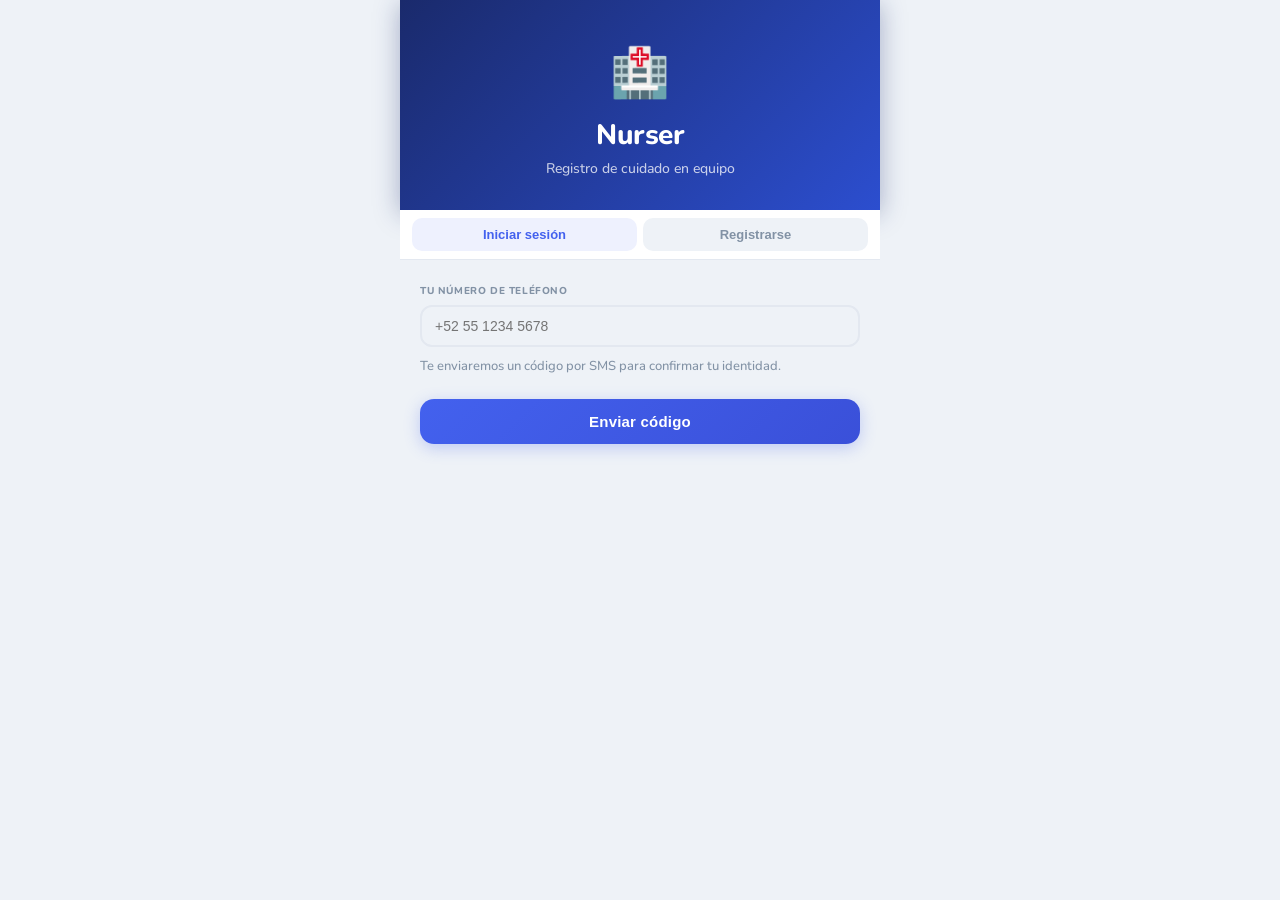
==== commit cf8f59c2: "after css redesign" ====
--- a/frontend/admin.html
+++ b/frontend/admin.html
@@ -4,445 +4,7 @@
 <meta charset="UTF-8">
 <meta name="viewport" content="width=device-width, initial-scale=1.0, user-scalable=no">
 <title>Nurser — Admin / Editor</title>
-<style>
-  :root {
-    --bg: #f5f5f5;
-    --card: #ffffff;
-    --primary: #2563eb;
-    --primary-light: #dbeafe;
-    --danger: #ef4444;
-    --danger-light: #fee2e2;
-    --success: #22c55e;
-    --text: #1e293b;
-    --muted: #64748b;
-    --border: #e2e8f0;
-    --radius: 12px;
-  }
-  * { box-sizing: border-box; margin: 0; padding: 0; }
-  body {
-    font-family: -apple-system, BlinkMacSystemFont, 'Segoe UI', system-ui, sans-serif;
-    background: var(--bg);
-    color: var(--text);
-    max-width: 480px;
-    margin: 0 auto;
-    min-height: 100dvh;
-    display: flex;
-    flex-direction: column;
-  }
-
-  /* ── Header ─────────────────────────── */
-  header {
-    background: var(--primary);
-    color: #fff;
-    padding: 14px 18px;
-    position: sticky;
-    top: 0;
-    z-index: 100;
-    display: flex;
-    align-items: center;
-    justify-content: space-between;
-  }
-  .header-left {
-    display: flex; align-items: center; gap: 10px;
-  }
-  .back-btn {
-    background: none; border: none; color: #fff;
-    font-size: 20px; cursor: pointer; padding: 4px;
-    -webkit-tap-highlight-color: transparent;
-  }
-  header h1 { font-size: 17px; font-weight: 600; }
-  header .sub { font-size: 12px; opacity: .85; margin-top: 2px; }
-  .gear-btn {
-    background: none; border: none; color: #fff;
-    font-size: 20px; cursor: pointer; padding: 4px;
-    -webkit-tap-highlight-color: transparent;
-  }
-
-  /* ── Tabs ────────────────────────────── */
-  .tabs {
-    display: flex;
-    border-bottom: 1px solid var(--border);
-    background: var(--card);
-    position: sticky;
-    top: 56px;
-    z-index: 90;
-  }
-  .tab {
-    flex: 1; padding: 12px 0; text-align: center;
-    font-size: 13px; font-weight: 500; color: var(--muted);
-    background: none; border: none; cursor: pointer;
-    border-bottom: 2px solid transparent; transition: .15s;
-  }
-  .tab.active { color: var(--primary); border-bottom-color: var(--primary); }
-
-  /* ── Panels ──────────────────────────── */
-  .panel { display: none; flex: 1; overflow-y: auto; padding: 16px; }
-  .panel.active { display: block; }
-
-  /* ── Section card ────────────────────── */
-  .section-title {
-    font-size: 12px; font-weight: 700; text-transform: uppercase;
-    letter-spacing: .5px; color: var(--muted); margin: 18px 0 8px;
-  }
-  .section-title:first-child { margin-top: 0; }
-  .card {
-    background: var(--card);
-    border: 1px solid var(--border);
-    border-radius: var(--radius);
-    padding: 14px;
-    margin-bottom: 10px;
-  }
-  .card h4 { font-size: 14px; margin-bottom: 4px; }
-  .card p  { font-size: 13px; color: var(--muted); }
-
-  /* ── Team info form ──────────────────── */
-  .form-group { margin-bottom: 14px; }
-  .form-group label {
-    display: block; font-size: 13px; font-weight: 600;
-    color: var(--muted); margin-bottom: 5px;
-  }
-  input[type="text"], textarea, select {
-    width: 100%; padding: 10px 12px;
-    border: 2px solid var(--border); border-radius: 8px;
-    font-size: 14px; font-family: inherit; transition: .15s;
-  }
-  input:focus, textarea:focus, select:focus { outline: none; border-color: var(--primary); }
-  textarea { resize: vertical; min-height: 70px; }
-
-  /* ── Event type list ─────────────────── */
-  .event-type-item {
-    display: flex; align-items: center; gap: 12px;
-    padding: 12px 14px;
-    background: var(--card);
-    border: 1px solid var(--border);
-    border-radius: var(--radius);
-    margin-bottom: 8px;
-    cursor: pointer;
-    transition: .15s;
-  }
-  .event-type-item:active { border-color: var(--primary); background: var(--primary-light); }
-  .et-icon {
-    width: 40px; height: 40px; border-radius: 10px;
-    display: flex; align-items: center; justify-content: center;
-    font-size: 20px; flex-shrink: 0;
-  }
-  .et-body { flex: 1; }
-  .et-name { font-weight: 600; font-size: 14px; }
-  .et-meta { font-size: 12px; color: var(--muted); }
-  .et-arrow { color: var(--muted); font-size: 18px; }
-
-  .btn-add {
-    display: flex; align-items: center; justify-content: center; gap: 6px;
-    width: 100%; padding: 12px;
-    background: var(--primary-light); color: var(--primary);
-    border: 2px dashed var(--primary);
-    border-radius: var(--radius);
-    font-size: 14px; font-weight: 600;
-    cursor: pointer; margin-top: 4px;
-  }
-  .btn-add:active { background: #bfdbfe; }
-
-  /* ── Members list ────────────────────── */
-  .member-row {
-    display: flex; align-items: center; gap: 12px;
-    padding: 10px 0;
-    border-bottom: 1px solid var(--border);
-  }
-  .member-row:last-child { border-bottom: none; }
-  .avatar {
-    width: 36px; height: 36px; border-radius: 50%;
-    display: flex; align-items: center; justify-content: center;
-    font-size: 14px; font-weight: 600; color: #fff;
-  }
-  .member-info { flex: 1; }
-  .member-name { font-size: 14px; font-weight: 500; }
-  .member-email { font-size: 12px; color: var(--muted); }
-  .role-badge {
-    font-size: 11px; padding: 3px 10px;
-    border-radius: 12px; font-weight: 600;
-  }
-  .role-editor { background: #ede9fe; color: #7c3aed; }
-  .role-contributor { background: #dbeafe; color: #2563eb; }
-  .role-viewer { background: #f1f5f9; color: #64748b; }
-
-  /* ── Field editor detail ─────────────── */
-  .modal-overlay {
-    display: none; position: fixed; inset: 0;
-    background: rgba(0,0,0,.4); z-index: 200;
-    align-items: flex-end; justify-content: center;
-  }
-  .modal-overlay.open { display: flex; }
-  .modal {
-    background: var(--card); width: 100%; max-width: 480px;
-    border-radius: 16px 16px 0 0; padding: 20px;
-    max-height: 90dvh; overflow-y: auto;
-    animation: slideUp .2s ease;
-  }
-  @keyframes slideUp {
-    from { transform: translateY(40px); opacity: 0; }
-    to   { transform: translateY(0); opacity: 1; }
-  }
-  .modal h3 {
-    font-size: 17px; margin-bottom: 16px;
-    display: flex; align-items: center; gap: 8px;
-  }
-  .modal-close {
-    margin-left: auto; background: none; border: none;
-    font-size: 22px; cursor: pointer; color: var(--muted);
-  }
-
-  /* ── Field row in editor ─────────────── */
-  .field-row {
-    background: var(--bg); border-radius: 10px;
-    padding: 12px; margin-bottom: 10px;
-    position: relative;
-  }
-  .field-row-head {
-    display: flex; align-items: center; gap: 8px; margin-bottom: 8px;
-  }
-  .field-row-head .drag { cursor: grab; color: var(--muted); font-size: 16px; }
-  .field-row-head .field-label { font-weight: 600; font-size: 14px; flex: 1; }
-  .field-row-head .field-type-badge {
-    font-size: 11px; padding: 2px 8px; border-radius: 8px;
-    background: var(--primary-light); color: var(--primary); font-weight: 600;
-  }
-  .field-row-head .btn-del {
-    background: none; border: none; font-size: 16px; color: var(--danger);
-    cursor: pointer;
-  }
-  .field-config { font-size: 12px; color: var(--muted); }
-  .field-config span { margin-right: 12px; }
-
-  .btn-primary {
-    width: 100%; padding: 14px;
-    background: var(--primary); color: #fff;
-    border: none; border-radius: var(--radius);
-    font-size: 16px; font-weight: 600;
-    cursor: pointer; margin-top: 8px;
-  }
-  .btn-primary:active { opacity: .85; }
-  .btn-outline {
-    width: 100%; padding: 10px;
-    background: transparent; color: var(--primary);
-    border: 2px solid var(--primary);
-    border-radius: var(--radius);
-    font-size: 14px; font-weight: 600;
-    cursor: pointer; margin-top: 8px;
-  }
-
-  /* ── Invite section ──────────────────── */
-  .invite-row {
-    display: flex; gap: 8px; margin-top: 10px;
-  }
-  .invite-row input { flex: 1; }
-  .invite-row button {
-    padding: 10px 16px; background: var(--primary);
-    color: #fff; border: none; border-radius: 8px;
-    font-size: 14px; font-weight: 600; cursor: pointer;
-    white-space: nowrap;
-  }
-
-  /* ── Toast ───────────────────────────── */
-  .toast {
-    position: fixed; bottom: 30px; left: 50%; transform: translateX(-50%);
-    background: #1e293b; color: #fff; padding: 10px 20px;
-    border-radius: 24px; font-size: 14px; z-index: 999;
-    opacity: 0; transition: .3s; pointer-events: none;
-  }
-  .toast.show { opacity: 1; }
-
-  /* ── Status event section ──────────── */
-  .status-config {
-    background: #fffbeb;
-    border: 1px solid #fde68a;
-    border-radius: var(--radius);
-    padding: 14px;
-    margin-bottom: 14px;
-  }
-  .status-config h4 {
-    font-size: 13px; color: #92400e; margin-bottom: 10px;
-  }
-  .toggle-row {
-    display: flex; align-items: center; gap: 10px;
-    padding: 8px 0;
-    font-size: 13px;
-  }
-  .toggle {
-    width: 44px; height: 26px; background: #cbd5e1;
-    border-radius: 13px; position: relative;
-    cursor: pointer; transition: .2s; flex-shrink: 0;
-  }
-  .toggle.on { background: var(--primary); }
-  .toggle::after {
-    content: ''; position: absolute;
-    top: 3px; left: 3px; width: 20px; height: 20px;
-    background: #fff; border-radius: 50%; transition: .2s;
-  }
-  .toggle.on::after { left: 21px; }
-  .config-help {
-    font-size: 11px; color: var(--muted);
-    margin-top: 4px; padding-left: 54px;
-  }
-
-  /* ── Role selector ─────────────────── */
-  .role-select {
-    font-size: 11px; padding: 3px 6px;
-    border: 1px solid var(--border); border-radius: 8px;
-    background: var(--card); font-weight: 600;
-    cursor: pointer; color: var(--text);
-  }
-  .role-select:disabled {
-    opacity: .5; cursor: not-allowed;
-  }
-  .last-admin-note {
-    font-size: 10px; color: var(--muted);
-    font-style: italic;
-  }
-
-  /* ── Teams panel (full-screen overlay) ── */
-  .teams-overlay {
-    display: none; position: fixed; inset: 0;
-    background: var(--bg);
-    z-index: 300;
-    flex-direction: column;
-    overflow-y: auto;
-  }
-  .teams-overlay.open { display: flex; }
-  .tp-header {
-    background: var(--primary); color: #fff;
-    padding: 14px 18px;
-    display: flex; align-items: center; justify-content: space-between;
-    position: sticky; top: 0; z-index: 301;
-  }
-  .tp-header h2 { font-size: 17px; font-weight: 600; }
-  .tp-close {
-    background: none; border: none; color: #fff;
-    font-size: 22px; cursor: pointer; padding: 4px;
-  }
-  .tp-section-title {
-    font-size: 11px; font-weight: 700; text-transform: uppercase;
-    letter-spacing: .5px; color: var(--muted);
-    padding: 16px 18px 6px;
-  }
-  .tp-team-card {
-    background: var(--card);
-    border: 1px solid var(--border);
-    border-radius: var(--radius);
-    margin: 6px 14px; padding: 14px;
-    cursor: pointer; transition: .1s;
-  }
-  .tp-team-card:active { border-color: var(--primary); }
-  .tp-team-card.active {
-    border-color: var(--primary);
-    background: var(--primary-light);
-  }
-  .tp-team-top {
-    display: flex; align-items: center; gap: 12px;
-    margin-bottom: 8px;
-  }
-  .tp-team-icon {
-    width: 44px; height: 44px; border-radius: 12px;
-    display: flex; align-items: center; justify-content: center;
-    font-size: 22px; flex-shrink: 0;
-    background: var(--primary-light);
-  }
-  .tp-team-name { font-size: 15px; font-weight: 600; flex: 1; }
-  .tp-team-meta {
-    font-size: 12px; color: var(--muted); margin-bottom: 10px;
-  }
-  .tp-team-meta .tp-role-badge {
-    font-size: 11px; padding: 2px 8px; border-radius: 8px;
-    font-weight: 600; display: inline-block;
-  }
-  .tp-team-desc {
-    font-size: 13px; color: var(--muted);
-    display: -webkit-box; -webkit-line-clamp: 2;
-    -webkit-box-orient: vertical; overflow: hidden;
-    margin-bottom: 10px;
-  }
-  .tp-team-actions {
-    display: flex; gap: 8px; align-items: center;
-  }
-  .tp-btn {
-    padding: 7px 14px;
-    border-radius: 8px; font-size: 13px; font-weight: 600;
-    cursor: pointer; border: none; transition: .15s;
-  }
-  .tp-btn:active { opacity: .8; }
-  .tp-btn-go {
-    background: var(--primary); color: #fff;
-  }
-  .tp-btn-edit {
-    background: transparent; color: var(--primary);
-    border: 1px solid var(--primary);
-  }
-  .tp-notif-row {
-    display: flex; align-items: center; gap: 10px;
-    font-size: 12px; color: var(--muted);
-    margin-top: 8px; padding-top: 8px;
-    border-top: 1px solid var(--border);
-  }
-  .tp-notif-row span { flex: 1; }
-  .tp-toggle {
-    width: 40px; height: 24px; background: #cbd5e1;
-    border-radius: 12px; position: relative; cursor: pointer;
-    transition: .2s; flex-shrink: 0;
-  }
-  .tp-toggle.on { background: var(--primary); }
-  .tp-toggle::after {
-    content: ''; position: absolute;
-    top: 2px; left: 2px; width: 20px; height: 20px;
-    background: #fff; border-radius: 50%; transition: .2s;
-  }
-  .tp-toggle.on::after { left: 18px; }
-  .tp-create-btn {
-    display: flex; align-items: center; justify-content: center; gap: 8px;
-    margin: 12px 14px; padding: 14px;
-    border: 2px dashed var(--primary);
-    border-radius: var(--radius);
-    background: var(--primary-light);
-    color: var(--primary);
-    font-size: 14px; font-weight: 600;
-    cursor: pointer;
-  }
-  .tp-create-btn:active { background: #bfdbfe; }
-  .tp-footer {
-    margin-top: auto;
-    border-top: 1px solid var(--border);
-    padding: 8px 0;
-  }
-  .tp-footer-item {
-    display: flex; align-items: center; gap: 12px;
-    padding: 14px 18px;
-    font-size: 14px; cursor: pointer;
-    transition: .1s;
-  }
-  .tp-footer-item:active { background: var(--border); }
-  .tp-footer-item .tp-fi-icon { font-size: 18px; width: 24px; text-align: center; }
-
-  /* ── Add-field modal ─────────────────── */
-  .type-picker { display: grid; grid-template-columns: 1fr 1fr; gap: 8px; margin-bottom: 14px; }
-  .type-option {
-    padding: 12px 8px; text-align: center;
-    border: 2px solid var(--border); border-radius: 10px;
-    cursor: pointer; font-size: 13px; font-weight: 500; transition: .15s;
-  }
-  .type-option.selected { border-color: var(--primary); background: var(--primary-light); }
-  .type-option .t-icon { font-size: 20px; display: block; margin-bottom: 4px; }
-  .options-editor { margin-top: 8px; }
-  .opt-row {
-    display: flex; gap: 6px; align-items: center; margin-bottom: 6px;
-  }
-  .opt-row input { flex: 1; padding: 8px; }
-  .opt-row button {
-    background: none; border: none; font-size: 18px;
-    color: var(--danger); cursor: pointer;
-  }
-  .btn-add-opt {
-    font-size: 13px; color: var(--primary); background: none;
-    border: none; cursor: pointer; font-weight: 600; padding: 4px 0;
-  }
-</style>
+<link rel="stylesheet" href="nurser.css">
 </head>
 <body>
 
@@ -482,24 +44,24 @@
     <h4>Estado (ej: en turno, fuera de turno)</h4>
     <div class="toggle-row">
       <div class="toggle on" id="toggleStatusEvent" onclick="this.classList.toggle('on')"></div>
-      <span>Habilitar botón de inicio / fin de turno</span>
-    </div>
-    <div class="config-help">Habilitar para todos los miembros del equipo? Además de marcar su propio estado todos los miembros podrán ver el estado de los demás.</div>
-    <br>
-    <div class="form-group" style="margin-top:12px;margin-bottom:8px">
+      <span>Habilitar switch de cambio de estatus</span>
+    </div>
+    <p class="config-help">¿Habilitar para todos los miembros del equipo? Todos podrán ver el estado de los demás.</p>
+
+    <div class="form-group">
       <label>Sí (activo)</label>
-      <input type="text" placeholder="Iniciar turno" style="font-size:13px;padding:8px 10px">
-    </div>
-    <div class="form-group" style="margin-bottom:8px">
+      <input type="text" placeholder="En turno">
+    </div>
+    <div class="form-group">
       <label>No (inactivo)</label>
-      <input type="text" placeholder="Terminar turno" style="font-size:13px;padding:8px 10px">
-    </div>
-
-    <div class="toggle-row" style="margin-top:4px">
+      <input type="text" placeholder="Fuera de turno">
+    </div>
+
+    <div class="toggle-row">
       <div class="toggle on" id="toggleNotifyStatus" onclick="this.classList.toggle('on')"></div>
-      <span>Notificar al equipo al iniciar/terminar</span>
-    </div>
-    <div class="config-help">Enviar notificacion de cambio a todos los miembros.</div>
+      <span>Notificar al equipo cada cambio?</span>
+    </div>
+    <!-- <p class="config-help">Enviar notificación de cambio a todos los miembros.</p> -->
 
     <div class="toggle-row">
       <div class="toggle" id="toggleNotifyPin" onclick="this.classList.toggle('on')"></div>
@@ -511,15 +73,11 @@
 </div>
 
 <!-- ════════════════════════════════════════ -->
-<!-- PANEL: Event Types (the core editor)    -->
+<!-- PANEL: Event Types                      -->
 <!-- ════════════════════════════════════════ -->
 <div class="panel" id="eventsPanel">
   <p class="section-title">Tipos de evento definidos</p>
-
-  <div id="eventTypeList">
-    <!-- rendered by JS -->
-  </div>
-
+  <div id="eventTypeList"></div>
   <button class="btn-add" onclick="openAddEvent()">+ Agregar tipo de evento</button>
 </div>
 
@@ -529,13 +87,15 @@
 <div class="panel" id="membersPanel">
   <p class="section-title">Miembros del equipo</p>
 
-  <div class="card" style="padding: 0 14px;" id="membersList">
-    <!-- rendered by JS -->
-  </div>
+  <div class="card" id="membersList"></div>
 
   <p class="section-title">Invitar nuevo miembro</p>
-  <div class="card" id="inviteCard">
-    <div class="form-group" style="margin-bottom:8px">
+  <div class="card">
+    <div class="form-group">
+      <label>Número de teléfono del invitado</label>
+      <input type="tel" id="invitePhone" placeholder="+52 55 1234 5678" inputmode="tel">
+    </div>
+    <div class="form-group">
       <label>Rol para el nuevo miembro</label>
       <select id="inviteRole">
         <option value="contributor">Contribuidor</option>
@@ -543,12 +103,13 @@
         <option value="viewer">Visor</option>
       </select>
     </div>
-    <div class="invite-row">
-      <input type="text" id="inviteCodeDisplay" placeholder="Código generado aquí" readonly
-        style="letter-spacing:3px;font-size:16px;font-weight:600;text-transform:uppercase">
-      <button onclick="generateInviteCode()">Generar</button>
-    </div>
-    <p style="font-size:12px;color:var(--muted);margin-top:8px">Comparte este código para que el miembro se una al equipo.</p>
+    <button class="btn-primary" onclick="sendInvite()">Enviar invitación por SMS</button>
+    <p style="font-size:12px;color:var(--muted);margin-top:8px;font-weight:500">Se enviará un enlace por SMS para que se una al equipo.</p>
+  </div>
+
+  <p class="section-title">Invitaciones pendientes</p>
+  <div class="card" id="pendingInvitesCard">
+    <div id="pendingInvitesList"><p style="color:var(--muted);font-size:13px">Cargando…</p></div>
   </div>
 </div>
 
@@ -567,97 +128,27 @@
     <button class="tp-close" onclick="closeTeamsPanel()">✕</button>
   </div>
 
-  <div class="tp-section-title">Equipo activo (editando)</div>
-
-  <div class="tp-team-card active">
-    <div class="tp-team-top">
-      <div class="tp-team-icon">👩‍⚕️</div>
-      <div class="tp-team-name">Cuidado de Sandra</div>
-    </div>
-    <div class="tp-team-meta">
-      <span class="tp-role-badge" style="background:#ede9fe;color:#7c3aed">Editor</span>
-      · 4 miembros · 23 eventos hoy
-    </div>
-    <div class="tp-team-desc">Paciente femenina, 72 años. Diabetes tipo 2, hipertensión controlada.</div>
-    <div class="tp-team-actions">
-      <button class="tp-btn tp-btn-go" onclick="window.open('contributor.html','_self')">Ir al equipo</button>
-      <button class="tp-btn tp-btn-edit" onclick="closeTeamsPanel(); showToast('Ya estás editando este equipo')">Editar</button>
-    </div>
-    <div class="tp-notif-row">
-      <span>🔔 Notificaciones</span>
-      <div class="tp-toggle on" onclick="event.stopPropagation(); this.classList.toggle('on')"></div>
-    </div>
-  </div>
-
-  <div class="tp-section-title">Otros equipos</div>
-
-  <div class="tp-team-card">
-    <div class="tp-team-top">
-      <div class="tp-team-icon">🧓</div>
-      <div class="tp-team-name">Cuidado de Don Carlos</div>
-    </div>
-    <div class="tp-team-meta">
-      <span class="tp-role-badge" style="background:#ede9fe;color:#7c3aed">Editor</span>
-      · 3 miembros · 8 eventos hoy
-    </div>
-    <div class="tp-team-desc">Paciente masculino, 85 años. Alzheimer etapa temprana, marcapasos.</div>
-    <div class="tp-team-actions">
-      <button class="tp-btn tp-btn-go" onclick="showToast('Cambiando a Cuidado de Don Carlos...')">Ir al equipo</button>
-      <button class="tp-btn tp-btn-edit" onclick="showToast('Abriendo editor...')">Editar</button>
-    </div>
-    <div class="tp-notif-row">
-      <span>🔔 Notificaciones</span>
-      <div class="tp-toggle on" onclick="event.stopPropagation(); this.classList.toggle('on')"></div>
-    </div>
-  </div>
-
-  <div class="tp-team-card">
-    <div class="tp-team-top">
-      <div class="tp-team-icon">👶</div>
-      <div class="tp-team-name">Apoyo a Familia Ruiz</div>
-    </div>
-    <div class="tp-team-meta">
-      <span class="tp-role-badge" style="background:#dbeafe;color:#2563eb">Contribuidor</span>
-      · 6 miembros · 12 eventos hoy
-    </div>
-    <div class="tp-team-desc">Recién nacido prematuro. Monitoreo de alimentación y temperatura.</div>
-    <div class="tp-team-actions">
-      <button class="tp-btn tp-btn-go" onclick="showToast('Cambiando a Apoyo a Familia Ruiz...')">Ir al equipo</button>
-    </div>
-    <div class="tp-notif-row">
-      <span>🔔 Notificaciones</span>
-      <div class="tp-toggle" onclick="event.stopPropagation(); this.classList.toggle('on')"></div>
-    </div>
-  </div>
-
-  <div class="tp-create-btn" onclick="showToast('Crear nuevo equipo...')">
-    ＋ Crear nuevo equipo
+  <div id="teamsCardList" class="tp-teams-list"></div>
+
+  <div class="tp-create-wrap">
+    <div class="tp-create-btn" onclick="openCreateTeamModal()">＋ Crear nuevo equipo</div>
   </div>
 
   <div class="tp-footer">
-    <div class="tp-footer-item" onclick="window.open('profile.html','_self')">
+    <div class="tp-footer-item" onclick="window.location.href='profile.html'">
       <span class="tp-fi-icon">👤</span> Mi perfil
     </div>
-    <div class="tp-footer-item" onclick="apiFetch('/auth/logout',{method:'POST'}).then(()=>window.location.replace('login.html'))">
-      <span class="tp-fi-icon">🚪</span> <span style="color:var(--danger)">Cerrar sesión</span>
-    </div>
-  </div>
-
-  <!-- Support / Feedback Form -->
-  <div style="padding:16px 18px; border-top:1px solid var(--border);">
-    <div style="font-size:13px; font-weight:600; margin-bottom:10px;">📩 Soporte / Feedback</div>
-    <div style="margin-bottom:8px;">
-      <input type="text" id="supportPhone" readonly
-        style="width:100%; box-sizing:border-box; padding:10px 12px; border:1px solid var(--border); border-radius:8px; background:var(--bg-secondary); color:var(--text-secondary); font-size:13px;"
-        value="+52 155 1234 5678">
-    </div>
-    <div style="margin-bottom:8px;">
-      <textarea id="supportMessage" rows="3" placeholder="Escribe tu comentario o problema..."
-        style="width:100%; box-sizing:border-box; padding:10px 12px; border:1px solid var(--border); border-radius:8px; font-size:13px; resize:vertical; font-family:inherit;"></textarea>
-    </div>
-    <button onclick="sendFeedback()" style="width:100%; padding:10px; border:none; border-radius:8px; background:var(--primary); color:#fff; font-size:14px; font-weight:600; cursor:pointer;">
-      Enviar
-    </button>
+    <div class="tp-footer-item" onclick="doLogout()">
+      <span class="tp-fi-icon">🚪</span>
+      <span style="color:var(--danger)">Cerrar sesión</span>
+    </div>
+  </div>
+
+  <div class="tp-support">
+    <div class="tp-support-title">📩 Soporte / Feedback</div>
+    <input type="text" id="supportPhone" readonly>
+    <textarea id="supportMessage" rows="3" placeholder="Escribe tu comentario o problema..."></textarea>
+    <button class="tp-support-send" onclick="sendFeedback()">Enviar</button>
   </div>
 </div>
 
@@ -670,6 +161,7 @@
 let eventTypesData = [];
 let membersData = [];
 let currentUser = null;
+let teamsCache = [];
 
 // ── XSS-safe helper ──
 function escHtml(s) {
@@ -689,7 +181,6 @@
 
 // ── Init ──
 async function init() {
-  // Auth check
   try {
     const r = await apiFetch('/users/me');
     if (!r.ok) { window.location.replace('login.html'); return; }
@@ -698,15 +189,114 @@
     window.location.replace('login.html'); return;
   }
 
-  // Get team id from URL or localStorage
   const params = new URLSearchParams(window.location.search);
   teamId = params.get('team_id') || localStorage.getItem('activeTeamId');
   if (!teamId) { window.location.replace('contributor.html'); return; }
 
-  await Promise.all([loadTeam(), loadEventTypes(), loadMembers()]);
-
   // Populate support phone
   document.getElementById('supportPhone').value = currentUser.phone || '';
+
+  await Promise.all([loadTeam(), loadEventTypes(), loadMembers(), loadPendingInvites(), loadAllTeams()]);
+}
+
+// ── All teams (for panel) ──
+async function loadAllTeams() {
+  const r = await apiFetch('/teams');
+  if (!r.ok) return;
+  teamsCache = await r.json();
+  renderTeamsPanel();
+}
+
+function renderTeamsPanel() {
+  const container = document.getElementById('teamsCardList');
+  if (!teamsCache.length) {
+    container.innerHTML = `<div style="padding:20px;text-align:center;color:var(--muted);font-size:13px;">Sin equipos.</div>`;
+    return;
+  }
+  const active = teamsCache.find(t => t.id === teamId);
+  const others = teamsCache.filter(t => t.id !== teamId);
+  let html = '';
+  if (active) html += `<div class="tp-section-title">Equipo activo (editando)</div>${buildTeamCard(active, true)}`;
+  if (others.length) html += `<div class="tp-section-title">Otros equipos</div>${others.map(t => buildTeamCard(t, false)).join('')}`;
+  container.innerHTML = html;
+}
+
+function buildTeamCard(team, isActive) {
+  const roleStyles = {
+    admin: 'background:#ede9fe;color:#7c3aed',
+    contributor: 'background:#dbeafe;color:#2563eb',
+    viewer: 'background:#f1f5f9;color:#64748b'
+  };
+  const roleLabels = { admin: 'Editor', contributor: 'Contribuidor', viewer: 'Visor' };
+  return `
+    <div class="tp-team-card ${isActive ? 'active' : ''}">
+      <div class="tp-team-top">
+        <div class="tp-team-icon">👥</div>
+        <div class="tp-team-name">${escHtml(team.name)}</div>
+      </div>
+      <div class="tp-team-meta">
+        <span class="tp-role-badge" style="${roleStyles[team.my_role] || ''}">${roleLabels[team.my_role] || team.my_role}</span>
+      </div>
+      ${team.description ? `<div class="tp-team-desc">${escHtml(team.description)}</div>` : ''}
+      <div class="tp-team-actions">
+        ${isActive
+          ? `<button class="tp-btn tp-btn-go" onclick="closeTeamsPanel();showToast('Ya estás editando este equipo')">Ir al equipo</button>
+             <button class="tp-btn tp-btn-edit" onclick="closeTeamsPanel()">Editar</button>`
+          : `<button class="tp-btn tp-btn-go" onclick="switchTeam('${team.id}')">Ir al equipo</button>`}
+      </div>
+    </div>`;
+}
+
+async function switchTeam(newTeamId) {
+  localStorage.setItem('activeTeamId', newTeamId);
+  window.location.href = `admin.html?team_id=${newTeamId}`;
+}
+
+async function openCreateTeamModal() {
+  closeTeamsPanel();
+  document.getElementById('modalContent').innerHTML = `
+    <h3>➕ Crear equipo <button class="modal-close" onclick="closeModal()">✕</button></h3>
+    <div class="form-group">
+      <label>Nombre del equipo</label>
+      <input type="text" id="newTeamName" placeholder="Ej: Cuidado de Sandra">
+    </div>
+    <div class="form-group">
+      <label>Descripción / contexto del paciente (opcional)</label>
+      <textarea id="newTeamDesc" rows="3" placeholder="Ej: Paciente femenina, 72 años, diabetes..."></textarea>
+    </div>
+    <button class="btn-primary" onclick="doCreateTeam()">Crear equipo</button>
+  `;
+  document.getElementById('modalOverlay').classList.add('open');
+}
+
+async function doCreateTeam() {
+  const name = document.getElementById('newTeamName').value.trim();
+  const desc = document.getElementById('newTeamDesc').value.trim();
+  if (!name) { showToast('⚠️ Ingresa el nombre del equipo'); return; }
+  const btn = document.querySelector('#modalContent .btn-primary');
+  if (btn) { btn.disabled = true; btn.textContent = 'Creando...'; }
+  try {
+    const r = await apiFetch('/teams', {
+      method: 'POST',
+      headers: { 'Content-Type': 'application/json' },
+      body: JSON.stringify({ name, description: desc || null })
+    });
+    if (!r.ok) throw new Error();
+    const team = await r.json();
+    localStorage.setItem('activeTeamId', team.id);
+    closeModal();
+    showToast('✅ Equipo creado');
+    window.location.href = `admin.html?team_id=${team.id}`;
+  } catch {
+    showToast('❌ Error al crear equipo');
+    if (btn) { btn.disabled = false; btn.textContent = 'Crear equipo'; }
+  }
+}
+
+// ── Logout ──
+async function doLogout() {
+  await apiFetch('/auth/logout', { method: 'POST' }).catch(() => {});
+  window.location.replace('login.html');
 }
 
 // ── Team info ──
@@ -733,11 +323,9 @@
     currentTeam = await r.json();
     document.getElementById('adminTeamName').textContent = currentTeam.name;
 
-    // Sync shift event type with the toggle state
     const wantShift = document.getElementById('toggleStatusEvent')?.classList.contains('on');
     const existingShift = eventTypesData.find(et => et.is_header);
     if (wantShift && !existingShift) {
-      // Create the shift event type
       await apiFetch(`/teams/${teamId}/event-types`, {
         method: 'POST',
         headers: { 'Content-Type': 'application/json' },
@@ -745,7 +333,6 @@
       });
       await loadEventTypes();
     } else if (!wantShift && existingShift) {
-      // Deactivate — set is_header to 0
       await apiFetch(`/teams/${teamId}/event-types/${existingShift.id}`, {
         method: 'PATCH',
         headers: { 'Content-Type': 'application/json' },
@@ -753,7 +340,6 @@
       });
       await loadEventTypes();
     }
-
     showToast('✅ Equipo actualizado');
   } catch {
     showToast('❌ Error al guardar');
@@ -765,7 +351,6 @@
   const r = await apiFetch(`/teams/${teamId}/event-types`);
   if (!r.ok) return;
   eventTypesData = await r.json();
-  // Sync the toggle to reflect whether a shift event type actually exists
   const shiftEt = eventTypesData.find(et => et.is_header);
   const toggle = document.getElementById('toggleStatusEvent');
   if (toggle) toggle.classList.toggle('on', !!shiftEt);
@@ -774,18 +359,15 @@
 
 function renderEventTypes() {
   const list = document.getElementById('eventTypeList');
-
   if (!eventTypesData.length) {
     list.innerHTML = '<p style="font-size:13px;color:var(--muted);text-align:center;padding:12px">Sin tipos de evento. Agrega uno.</p>';
     return;
   }
-
   const FIELD_LABELS = {
     text: 'Texto libre', boolean: 'Sí / No', numeric: 'Número',
     dropdown: 'Seleccionar uno', multi_select: 'Seleccionar varios',
     timestamp_event: 'Turno (inicio/fin)'
   };
-
   list.innerHTML = eventTypesData.map(et => `
     <div class="event-type-item" onclick="openEditEvent('${et.id}')">
       <div class="et-icon" style="background:${et.color || '#f1f5f9'}">${et.icon || '📌'}</div>
@@ -798,19 +380,16 @@
   `).join('');
 }
 
-function openAddEvent() {
-  renderEventModal(null, true);
-}
-
+function openAddEvent() { renderEventModal(null, true); }
 function openEditEvent(typeId) {
   const et = eventTypesData.find(x => x.id === typeId);
   if (et) renderEventModal(et, false);
 }
 
 function renderEventModal(et, isNew) {
-  const name = isNew ? '' : (et?.name || '');
-  const icon = isNew ? '📌' : (et?.icon || '📌');
-  const color = isNew ? '#f1f5f9' : (et?.color || '#f1f5f9');
+  const name      = isNew ? '' : (et?.name || '');
+  const icon      = isNew ? '📌' : (et?.icon || '📌');
+  const color     = isNew ? '#f1f5f9' : (et?.color || '#f1f5f9');
   const fieldType = isNew ? 'text' : (et?.field_type || 'text');
   const optionsArr = safeParseJSON(et?.options, []);
   const optionsText = optionsArr.join('\n');
@@ -823,35 +402,33 @@
       <label>Nombre</label>
       <input type="text" id="etName" value="${escHtml(name)}" placeholder="Ej: Baño, Medicamento...">
     </div>
-    <div class="form-group" style="display:flex;gap:12px;align-items:flex-end">
-      <div style="flex:0 0 auto">
-        <label>Icono (emoji)</label>
-        <input type="text" id="etIcon" value="${escHtml(icon)}" style="width:60px;text-align:center;font-size:24px;padding:8px" oninput="limitIconInput(this)">
+    <div class="form-group form-group--inline">
+      <div>
+        <label>Icono</label>
+        <input type="text" id="etIcon" value="${escHtml(icon)}" class="input-icon" oninput="limitIconInput(this)">
       </div>
       <div style="flex:1">
         <label>Color de fondo</label>
-        <input type="color" id="etColor" value="${escHtml(color)}" style="width:100%;height:40px;padding:2px;border-radius:8px;border:2px solid var(--border)">
+        <input type="color" id="etColor" value="${escHtml(color)}">
       </div>
     </div>
     <div class="form-group">
       <label>Tipo de campo</label>
       <select id="etFieldType" onchange="updateAdminOptionsSection()">
-        <option value="text"             ${fieldType==='text'?'selected':''}>📝 Texto libre</option>
-        <option value="boolean"          ${fieldType==='boolean'?'selected':''}>✅ Sí / No</option>
-        <option value="numeric"          ${fieldType==='numeric'?'selected':''}>🔢 Número</option>
-        <option value="dropdown"         ${fieldType==='dropdown'?'selected':''}>🔘 Seleccionar uno</option>
-        <option value="multi_select"     ${fieldType==='multi_select'?'selected':''}>☑️ Seleccionar varios</option>
-        <option value="timestamp_event"  ${fieldType==='timestamp_event'?'selected':''}>⏱️ Evento de tiempo</option>
+        <option value="text"         ${fieldType==='text'?'selected':''}>📝 Texto libre</option>
+        <option value="numeric"      ${fieldType==='numeric'?'selected':''}>🔢 Número</option>
+        <option value="dropdown"     ${fieldType==='dropdown'?'selected':''}>🔘 Seleccionar uno</option>
+        <option value="multi_select" ${fieldType==='multi_select'?'selected':''}>☑️ Seleccionar varios</option>
       </select>
     </div>
-    <div id="adminOptionsSection" style="${['dropdown','multi_select'].includes(fieldType)?'':'display:none'}">
+    <div id="adminOptionsSection" ${['dropdown','multi_select'].includes(fieldType)?'':'style="display:none"'}>
       <div class="form-group">
         <label>Opciones (una por línea)</label>
         <textarea id="etOptions" rows="4" placeholder="Opción 1\nOpción 2\nOpción 3">${escHtml(optionsText)}</textarea>
       </div>
     </div>
-    ${!isNew ? `<button class="btn-outline" style="color:var(--danger);border-color:var(--danger);margin-top:4px" onclick="deleteEventType('${et.id}')">🗑️ Eliminar tipo de evento</button>` : ''}
-    <button class="btn-primary" onclick="saveEventType('${isNew ? '' : et.id}', ${isNew})" style="margin-top:12px">
+    ${!isNew ? `<button class="btn-danger-outline" onclick="deleteEventType('${et.id}')">🗑️ Eliminar tipo de evento</button>` : ''}
+    <button class="btn-primary" onclick="saveEventType('${isNew ? '' : et.id}', ${isNew})">
       ${isNew ? 'Crear tipo de evento' : 'Guardar cambios'}
     </button>
   `;
@@ -859,7 +436,6 @@
 }
 
 function limitIconInput(el) {
-  // Trim to first 2 Unicode code points (emoji-safe)
   const codePoints = [...el.value];
   if (codePoints.length > 2) el.value = codePoints.slice(0, 2).join('');
 }
@@ -873,8 +449,8 @@
 async function saveEventType(typeId, isNew) {
   const name = document.getElementById('etName').value.trim();
   if (!name) { showToast('⚠️ Ingresa un nombre'); return; }
-  const icon = document.getElementById('etIcon').value.trim() || '📌';
-  const color = document.getElementById('etColor').value;
+  const icon      = document.getElementById('etIcon').value.trim() || '📌';
+  const color     = document.getElementById('etColor').value;
   const fieldType = document.getElementById('etFieldType').value;
   let options = null;
   if (['dropdown', 'multi_select'].includes(fieldType)) {
@@ -883,7 +459,7 @@
     options = JSON.stringify(opts);
   }
   const payload = { name, icon, color, field_type: fieldType, options };
-  const url = isNew ? `/teams/${teamId}/event-types` : `/teams/${teamId}/event-types/${typeId}`;
+  const url    = isNew ? `/teams/${teamId}/event-types` : `/teams/${teamId}/event-types/${typeId}`;
   const method = isNew ? 'POST' : 'PATCH';
   const btn = document.querySelector('#modalContent .btn-primary');
   if (btn) { btn.disabled = true; btn.textContent = 'Guardando...'; }
@@ -910,7 +486,7 @@
     const r = await apiFetch(`/teams/${teamId}/event-types/${typeId}`, { method: 'DELETE' });
     if (!r.ok) throw new Error();
     closeModal();
-    showToast(`🗑️ Tipo de evento eliminado`);
+    showToast('🗑️ Tipo de evento eliminado');
     await loadEventTypes();
   } catch {
     showToast('❌ Error al eliminar');
@@ -927,39 +503,33 @@
 
 function renderMembers() {
   const list = document.getElementById('membersList');
-  const roleColors = {
-    admin: '#ede9fe', contributor: '#dbeafe', viewer: '#f1f5f9'
-  };
-  const roleTextColors = {
-    admin: '#7c3aed', contributor: '#2563eb', viewer: '#64748b'
-  };
-  const roleLabels = { admin: 'Editor', contributor: 'Contribuidor', viewer: 'Visor' };
   const adminCount = membersData.filter(m => m.role === 'admin').length;
   const myId = currentUser?.id;
 
   list.innerHTML = membersData.map(m => {
-    const isMe = m.id === myId;
+    const isMe        = m.id === myId;
     const isLastAdmin = m.role === 'admin' && adminCount === 1 && isMe;
-    const initial = (m.name || '?').charAt(0).toUpperCase();
-    const avatarColor = '#' + (Math.abs(hashStr(m.id)) % 0xffffff).toString(16).padStart(6, '0').replace(/^(.{2})(.{2})(.{2})$/, (_, r, g, b) =>
-      (Math.min(parseInt(r, 16), 180)).toString(16).padStart(2,'0') +
-      (Math.min(parseInt(g, 16), 180)).toString(16).padStart(2,'0') +
-      (Math.min(parseInt(b, 16), 180)).toString(16).padStart(2,'0')
-    );
+    const initial     = (m.name || '?').charAt(0).toUpperCase();
+    const avatarColor = '#' + (Math.abs(hashStr(m.id)) % 0xffffff).toString(16).padStart(6,'0')
+      .replace(/^(.{2})(.{2})(.{2})$/, (_,r,g,b) =>
+        Math.min(parseInt(r,16),180).toString(16).padStart(2,'0') +
+        Math.min(parseInt(g,16),180).toString(16).padStart(2,'0') +
+        Math.min(parseInt(b,16),180).toString(16).padStart(2,'0'));
+
     return `
       <div class="member-row">
         <div class="avatar" style="background:${avatarColor}">${initial}</div>
         <div class="member-info">
-          <div class="member-name">${escHtml(m.name)}${isMe ? ' (tú)' : ''}</div>
+          <div class="member-name">${escHtml(m.name)}${isMe ? '<span class="badge-me"> (tú)</span>' : ''}</div>
           <div class="member-email">${escHtml(m.phone || m.email || '')}</div>
-          ${isLastAdmin ? '<span class="last-admin-note">Único editor — no puedes cambiar tu rol</span>' : ''}
+          ${isLastAdmin ? '<div class="member-note">Único editor — no puedes cambiar tu rol</div>' : ''}
         </div>
-        <select class="role-select" data-id="${m.id}" onchange="changeMemberRole('${m.id}', this.value)" ${isLastAdmin ? 'disabled' : ''}>
-          <option value="admin"        ${m.role==='admin'?'selected':''}>Editor</option>
-          <option value="contributor"  ${m.role==='contributor'?'selected':''}>Contribuidor</option>
-          <option value="viewer"       ${m.role==='viewer'?'selected':''}>Visor</option>
+        <select class="role-select" onchange="changeMemberRole('${m.id}', this.value)" ${isLastAdmin ? 'disabled' : ''}>
+          <option value="admin"       ${m.role==='admin'?'selected':''}>Editor</option>
+          <option value="contributor" ${m.role==='contributor'?'selected':''}>Contribuidor</option>
+          <option value="viewer"      ${m.role==='viewer'?'selected':''}>Visor</option>
         </select>
-        ${!isMe ? `<button onclick="removeMember('${m.id}','${escHtml(m.name)}')" style="background:none;border:none;color:var(--danger);font-size:18px;cursor:pointer;padding:4px;margin-left:4px" title="Eliminar">✕</button>` : ''}
+        ${!isMe ? `<button class="btn-remove-member" onclick="removeMember('${m.id}','${escHtml(m.name)}')" title="Eliminar">✕</button>` : ''}
       </div>`;
   }).join('');
 }
@@ -982,7 +552,7 @@
     await loadMembers();
   } catch {
     showToast('❌ Error al cambiar rol');
-    await loadMembers(); // revert UI
+    await loadMembers();
   }
 }
 
@@ -998,21 +568,49 @@
   }
 }
 
-// ── Invite code ──
-async function generateInviteCode() {
-  const role = document.getElementById('inviteRole').value;
+// ── Invite by phone ──
+async function sendInvite() {
+  const phone = document.getElementById('invitePhone').value.trim();
+  const role  = document.getElementById('inviteRole').value;
+  if (!phone) { showToast('⚠️ Ingresa un número de teléfono'); return; }
   try {
     const r = await apiFetch(`/teams/${teamId}/invite`, {
       method: 'POST',
       headers: { 'Content-Type': 'application/json' },
-      body: JSON.stringify({ role })
+      body: JSON.stringify({ phone, role })
     });
-    if (!r.ok) throw new Error();
-    const data = await r.json();
-    document.getElementById('inviteCodeDisplay').value = data.code;
-    showToast('✅ Código generado — compártelo');
-  } catch {
-    showToast('❌ Error al generar código');
+    if (!r.ok) {
+      const d = await r.json().catch(() => ({}));
+      throw new Error(d.detail || 'Error');
+    }
+    document.getElementById('invitePhone').value = '';
+    showToast('✅ Invitación enviada por SMS');
+    loadPendingInvites();
+  } catch (e) {
+    showToast(`❌ ${e.message}`);
+  }
+}
+
+// ── Pending invites ──
+async function loadPendingInvites() {
+  const container = document.getElementById('pendingInvitesList');
+  if (!container) return;
+  try {
+    const r = await apiFetch(`/teams/${teamId}/invites`);
+    if (!r.ok) throw new Error('fetch failed');
+    const invites = await r.json();
+    if (!invites.length) {
+      container.innerHTML = '<p style="color:var(--muted);font-size:13px">No hay invitaciones pendientes.</p>';
+      return;
+    }
+    let html = '<table class="pending-invites-table"><thead><tr><th>Teléfono</th><th>Link</th></tr></thead><tbody>';
+    for (const inv of invites) {
+      html += `<tr><td>${inv.invited_phone}</td><td><a href="${inv.link}" target="_blank">${inv.link}</a></td></tr>`;
+    }
+    html += '</tbody></table>';
+    container.innerHTML = html;
+  } catch {
+    container.innerHTML = '<p style="color:var(--muted);font-size:13px">Error al cargar invitaciones.</p>';
   }
 }
 
@@ -1051,6 +649,7 @@
 
 // ── Teams panel ──
 function openTeamsPanel() {
+  renderTeamsPanel();
   document.getElementById('teamsPanel').classList.add('open');
 }
 function closeTeamsPanel() {
@@ -1062,7 +661,7 @@
   const t = document.getElementById('toast');
   t.textContent = msg;
   t.classList.add('show');
-  setTimeout(() => t.classList.remove('show'), 2000);
+  setTimeout(() => t.classList.remove('show'), 2500);
 }
 
 init();
--- a/frontend/nurser.css
+++ b/frontend/nurser.css
@@ -0,0 +1,829 @@
+/* ═══════════════════════════════════════════════════════════════
+   NURSER — Shared Design System
+   ═══════════════════════════════════════════════════════════════ */
+
+@import url('https://fonts.googleapis.com/css2?family=Nunito:wght@400;500;600;700;800&display=swap');
+
+/* ── Variables ─────────────────────────────────────────────── */
+:root {
+  --bg:             #eef2f7;
+  --card:           #ffffff;
+  --primary:        #4361ee;
+  --primary-dark:   #3a50d9;
+  --primary-light:  #eef1fe;
+  --danger:         #f43f5e;
+  --danger-light:   #fff0f3;
+  --success:        #10b981;
+  --warning:        #f59e0b;
+  --warning-light:  #fffbeb;
+  --text:           #1a2035;
+  --muted:          #8292a5;
+  --border:         #e3e8f0;
+  --radius:         14px;
+  --shadow-sm:      0 1px 4px rgba(0,0,0,0.06), 0 2px 10px rgba(0,0,0,0.04);
+  --shadow-md:      0 4px 24px rgba(0,0,0,0.10);
+  --shadow-primary: 0 4px 16px rgba(67,97,238,0.28);
+}
+
+/* ── Reset ─────────────────────────────────────────────────── */
+* { box-sizing: border-box; margin: 0; padding: 0; }
+
+/* ── Body / Layout ─────────────────────────────────────────── */
+body {
+  font-family: 'Nunito', -apple-system, BlinkMacSystemFont, sans-serif;
+  background: var(--bg);
+  color: var(--text);
+  max-width: 480px;
+  margin: 0 auto;
+  min-height: 100dvh;
+  display: flex;
+  flex-direction: column;
+  -webkit-font-smoothing: antialiased;
+}
+
+/* ── Header ────────────────────────────────────────────────── */
+header {
+  background: linear-gradient(135deg, #1a2a6c 0%, #2c4ecf 100%);
+  color: #fff;
+  padding: 14px 18px;
+  display: flex;
+  align-items: center;
+  justify-content: space-between;
+  position: sticky;
+  top: 0;
+  z-index: 100;
+  box-shadow: 0 4px 24px rgba(26,42,108,0.35);
+}
+header h1 {
+  font-size: 17px;
+  font-weight: 800;
+  letter-spacing: -0.2px;
+}
+header .sub,
+header .team-info {
+  font-size: 11px;
+  opacity: 0.7;
+  white-space: nowrap;
+  overflow: hidden;
+  text-overflow: ellipsis;
+  max-width: 220px;
+  margin-top: 2px;
+}
+header .team-info { cursor: pointer; }
+header .team-info::after { content: ' ℹ️'; font-size: 10px; }
+.header-left { display: flex; align-items: center; gap: 10px; }
+.header-right { display: flex; align-items: center; gap: 8px; }
+.user-badge {
+  background: rgba(255,255,255,0.15);
+  backdrop-filter: blur(8px);
+  border: 1px solid rgba(255,255,255,0.22);
+  padding: 5px 13px;
+  border-radius: 20px;
+  font-size: 13px;
+  font-weight: 700;
+}
+.back-btn,
+.gear-btn {
+  background: rgba(255,255,255,0.12);
+  border: none;
+  color: #fff;
+  cursor: pointer;
+  padding: 7px 9px;
+  border-radius: 10px;
+  line-height: 1;
+  transition: background 0.2s;
+  -webkit-tap-highlight-color: transparent;
+  font-size: 18px;
+}
+.back-btn:hover, .gear-btn:hover { background: rgba(255,255,255,0.22); }
+.back-btn { font-size: 20px; }
+
+/* ── Tabs ───────────────────────────────────────────────────── */
+.tabs {
+  display: flex;
+  gap: 6px;
+  padding: 8px 12px;
+  background: var(--card);
+  border-bottom: 1px solid var(--border);
+  position: sticky;
+  top: 56px;
+  z-index: 90;
+  box-shadow: var(--shadow-sm);
+}
+.tab {
+  flex: 1;
+  padding: 9px 0;
+  text-align: center;
+  font-size: 13px;
+  font-weight: 700;
+  color: var(--muted);
+  background: var(--bg);
+  border: none;
+  border-radius: 10px;
+  cursor: pointer;
+  transition: all 0.2s;
+  -webkit-tap-highlight-color: transparent;
+}
+.tab.active { color: var(--primary); background: var(--primary-light); }
+
+/* ── Panels ─────────────────────────────────────────────────── */
+.panel { display: none; flex: 1; overflow-y: auto; padding: 14px; }
+.panel.active { display: block; }
+
+/* ── Section titles & Cards ─────────────────────────────────── */
+.section-title {
+  font-size: 10px;
+  font-weight: 800;
+  text-transform: uppercase;
+  letter-spacing: 0.7px;
+  color: var(--muted);
+  margin: 18px 0 8px;
+}
+.section-title:first-child { margin-top: 0; }
+.card {
+  background: var(--card);
+  border: none;
+  border-radius: var(--radius);
+  padding: 14px;
+  margin-bottom: 10px;
+  box-shadow: var(--shadow-sm);
+}
+.card h4 { font-size: 14px; margin-bottom: 4px; font-weight: 700; }
+.card p  { font-size: 13px; color: var(--muted); }
+
+/* ── Forms ──────────────────────────────────────────────────── */
+.form-group, .field-group { margin-bottom: 16px; }
+.form-group label, .field-group label {
+  display: block;
+  font-size: 10px;
+  font-weight: 800;
+  text-transform: uppercase;
+  letter-spacing: 0.6px;
+  color: var(--muted);
+  margin-bottom: 7px;
+}
+input[type="text"],
+input[type="tel"],
+input[type="email"],
+input[type="number"],
+input[type="datetime-local"],
+textarea,
+select {
+  width: 100%;
+  padding: 11px 13px;
+  border: 2px solid var(--border);
+  border-radius: 12px;
+  font-size: 14px;
+  font-family: 'Nunito', inherit;
+  font-weight: 500;
+  color: var(--text);
+  background: var(--bg);
+  transition: all 0.2s;
+}
+input:focus, textarea:focus, select:focus {
+  outline: none;
+  border-color: var(--primary);
+  background: #fff;
+  box-shadow: 0 0 0 4px var(--primary-light);
+}
+textarea { resize: vertical; min-height: 70px; }
+
+/* Inline form group (icon + color picker) */
+.form-group--inline { display: flex; gap: 12px; align-items: flex-end; }
+.input-icon { width: 60px !important; text-align: center; font-size: 22px !important; padding: 8px !important; }
+input[type="color"] {
+  width: 100%; height: 44px; padding: 3px;
+  border-radius: 10px; border: 2px solid var(--border);
+  cursor: pointer; background: var(--bg);
+}
+
+/* Radio pills */
+.radio-group { display: flex; gap: 8px; flex-wrap: wrap; }
+.radio-pill input { display: none; }
+.radio-pill span {
+  display: inline-block;
+  padding: 8px 16px;
+  border: 2px solid var(--border);
+  border-radius: 12px;
+  font-size: 13px; font-weight: 600;
+  cursor: pointer; transition: all 0.15s;
+  background: var(--bg);
+}
+.radio-pill input:checked + span {
+  border-color: var(--primary);
+  background: var(--primary);
+  color: #fff;
+  box-shadow: 0 2px 8px rgba(67,97,238,0.25);
+}
+
+/* Checkboxes */
+.checkbox-group { display: flex; flex-direction: column; gap: 8px; }
+.check-item {
+  display: flex; align-items: center; gap: 10px;
+  padding: 10px 14px;
+  background: var(--card);
+  border: 2px solid var(--border);
+  border-radius: 12px;
+  font-size: 14px; font-weight: 600;
+  cursor: pointer; transition: border-color 0.15s;
+}
+.check-item input[type="checkbox"] {
+  width: 20px !important; height: 20px;
+  accent-color: var(--primary);
+  flex-shrink: 0;
+  border: none !important; border-radius: 4px !important;
+  padding: 0 !important; background: transparent !important;
+}
+
+/* Slider */
+.slider-row { display: flex; align-items: center; gap: 12px; }
+.slider-row input[type="range"] {
+  flex: 1; accent-color: var(--primary); height: 28px;
+  border: none; box-shadow: none; background: transparent; width: auto !important;
+}
+.slider-val {
+  min-width: 36px; text-align: center;
+  font-weight: 800; font-size: 18px; color: var(--primary);
+}
+
+/* Toggle */
+.toggle-row { display: flex; align-items: center; gap: 12px; padding: 8px 0; font-size: 13px; font-weight: 600; }
+.toggle {
+  width: 48px; height: 28px; background: #cbd5e1;
+  border-radius: 14px; position: relative;
+  cursor: pointer; transition: background 0.2s; flex-shrink: 0;
+}
+.toggle.on { background: var(--primary); }
+.toggle::after {
+  content: ''; position: absolute;
+  top: 3px; left: 3px; width: 22px; height: 22px;
+  background: #fff; border-radius: 50%;
+  transition: left 0.2s; box-shadow: 0 1px 4px rgba(0,0,0,0.2);
+}
+.toggle.on::after { left: 23px; }
+
+/* ── Buttons ─────────────────────────────────────────────────── */
+.btn-primary, .btn-save {
+  width: 100%; padding: 14px;
+  background: linear-gradient(135deg, var(--primary) 0%, var(--primary-dark) 100%);
+  color: #fff; border: none; border-radius: var(--radius);
+  font-size: 15px; font-weight: 800; font-family: 'Nunito', inherit;
+  letter-spacing: 0.2px; cursor: pointer; margin-top: 8px;
+  box-shadow: var(--shadow-primary);
+  transition: all 0.2s cubic-bezier(0.34, 1.56, 0.64, 1);
+  -webkit-tap-highlight-color: transparent;
+}
+.btn-primary:active, .btn-save:active { transform: scale(0.97); box-shadow: 0 2px 8px rgba(67,97,238,0.2); }
+.btn-primary:disabled, .btn-save:disabled { opacity: 0.55; cursor: not-allowed; transform: none; }
+
+.btn-outline {
+  width: 100%; padding: 11px;
+  background: transparent; color: var(--primary);
+  border: 2px solid var(--primary); border-radius: var(--radius);
+  font-size: 14px; font-weight: 700; font-family: 'Nunito', inherit;
+  cursor: pointer; margin-top: 8px; transition: all 0.15s;
+}
+.btn-outline:active { background: var(--primary-light); }
+
+.btn-danger { background: linear-gradient(135deg, var(--danger) 0%, #e0294a 100%); box-shadow: 0 4px 16px rgba(244,63,94,0.28); }
+
+.btn-danger-outline {
+  width: 100%; padding: 12px;
+  background: transparent; color: var(--danger);
+  border: 2px solid var(--danger); border-radius: var(--radius);
+  font-size: 14px; font-weight: 700; font-family: 'Nunito', inherit;
+  cursor: pointer; margin-top: 8px; transition: all 0.15s;
+}
+.btn-danger-outline:active { background: var(--danger-light); }
+
+.btn-add {
+  display: flex; align-items: center; justify-content: center; gap: 6px;
+  width: 100%; padding: 13px;
+  background: var(--card); color: var(--primary);
+  border: 2px dashed var(--primary); border-radius: var(--radius);
+  font-size: 14px; font-weight: 700; font-family: 'Nunito', inherit;
+  cursor: pointer; margin-top: 4px; box-shadow: var(--shadow-sm); transition: all 0.15s;
+}
+.btn-add:active { background: var(--primary-light); }
+
+/* ── Modal ───────────────────────────────────────────────────── */
+.modal-overlay {
+  display: none; position: fixed; inset: 0;
+  background: rgba(10,15,40,0.5); backdrop-filter: blur(4px);
+  z-index: 200; align-items: flex-end; justify-content: center;
+}
+.modal-overlay.open { display: flex; }
+.modal {
+  background: var(--card); width: 100%; max-width: 480px;
+  border-radius: 24px 24px 0 0; padding: 0 20px 28px;
+  max-height: 90dvh; overflow-y: auto;
+  animation: slideUp 0.22s cubic-bezier(0.34, 1.2, 0.64, 1);
+  box-shadow: 0 -8px 40px rgba(0,0,0,0.15);
+}
+.modal::before {
+  content: ''; display: block;
+  width: 36px; height: 4px;
+  background: var(--border); border-radius: 2px;
+  margin: 12px auto 16px;
+}
+@keyframes slideUp {
+  from { transform: translateY(60px); opacity: 0; }
+  to   { transform: translateY(0); opacity: 1; }
+}
+.modal h3 {
+  font-size: 17px; font-weight: 800;
+  margin-bottom: 16px; padding-bottom: 14px;
+  border-bottom: 1px solid var(--border);
+  display: flex; align-items: center; gap: 8px;
+}
+.modal-close {
+  margin-left: auto; background: var(--bg); border: none;
+  font-size: 14px; font-weight: 700; cursor: pointer; color: var(--muted);
+  width: 28px; height: 28px; border-radius: 50%;
+  display: flex; align-items: center; justify-content: center; flex-shrink: 0;
+  transition: background 0.15s;
+}
+.modal-close:hover { background: var(--border); }
+.modal-hint { font-size: 12px; color: var(--muted); margin-bottom: 14px; font-weight: 500; }
+.desc-modal-body { font-size: 14px; line-height: 1.6; white-space: pre-wrap; font-weight: 500; }
+
+/* ── Toast ───────────────────────────────────────────────────── */
+.toast {
+  position: fixed; bottom: 28px; left: 50%; transform: translateX(-50%);
+  background: var(--text); color: #fff; padding: 12px 22px;
+  border-radius: 14px; font-size: 14px; font-weight: 700;
+  z-index: 999; opacity: 0; transition: opacity 0.3s;
+  pointer-events: none; white-space: nowrap; max-width: 90vw;
+  box-shadow: 0 8px 28px rgba(0,0,0,0.22);
+}
+.toast.show { opacity: 1; }
+.toast.err { background: var(--danger); }
+
+/* ── Teams Overlay (shared across all pages) ─────────────────── */
+.teams-overlay {
+  display: none; position: fixed; inset: 0;
+  background: var(--bg); z-index: 300;
+  flex-direction: column; overflow-y: auto;
+}
+.teams-overlay.open { display: flex; }
+.tp-header {
+  background: linear-gradient(135deg, #1a2a6c 0%, #2c4ecf 100%);
+  color: #fff; padding: 16px 18px;
+  display: flex; align-items: center; justify-content: space-between;
+  position: sticky; top: 0; z-index: 301;
+  box-shadow: 0 4px 20px rgba(26,42,108,0.3);
+}
+.tp-header h2 { font-size: 17px; font-weight: 800; }
+.tp-close {
+  background: rgba(255,255,255,0.15); border: none; color: #fff;
+  font-size: 16px; font-weight: 700; cursor: pointer; padding: 6px 9px; border-radius: 10px; line-height: 1;
+}
+.tp-section-title {
+  font-size: 10px; font-weight: 800; text-transform: uppercase;
+  letter-spacing: 0.7px; color: var(--muted); padding: 16px 18px 6px;
+}
+.tp-teams-list { flex: 1; overflow-y: auto; padding-bottom: 10px; }
+.tp-create-wrap { padding: 4px 14px 6px; }
+.tp-team-card {
+  background: var(--card); border: none; border-radius: var(--radius);
+  margin: 6px 14px; padding: 14px; cursor: pointer;
+  box-shadow: var(--shadow-sm); transition: box-shadow 0.2s;
+}
+.tp-team-card:hover { box-shadow: var(--shadow-md); }
+.tp-team-card.active { background: var(--primary-light); box-shadow: 0 2px 14px rgba(67,97,238,0.15); }
+.tp-team-top { display: flex; align-items: center; gap: 12px; margin-bottom: 8px; }
+.tp-team-icon {
+  width: 44px; height: 44px; border-radius: 12px;
+  display: flex; align-items: center; justify-content: center;
+  font-size: 22px; flex-shrink: 0; background: var(--primary-light);
+}
+.tp-team-name { font-size: 15px; font-weight: 800; flex: 1; }
+.tp-team-meta { font-size: 12px; color: var(--muted); margin-bottom: 8px; }
+.tp-role-badge {
+  font-size: 10px; padding: 3px 9px; border-radius: 20px;
+  font-weight: 800; display: inline-block; letter-spacing: 0.3px;
+}
+.tp-team-desc {
+  font-size: 13px; color: var(--muted); font-weight: 500;
+  display: -webkit-box; -webkit-line-clamp: 2;
+  -webkit-box-orient: vertical; overflow: hidden; margin-bottom: 10px;
+}
+.tp-team-actions { display: flex; gap: 8px; align-items: center; }
+.tp-btn {
+  padding: 7px 14px; border-radius: 10px;
+  font-size: 12px; font-weight: 700; font-family: 'Nunito', inherit;
+  cursor: pointer; border: none; transition: all 0.15s;
+  -webkit-tap-highlight-color: transparent;
+}
+.tp-btn:active { opacity: 0.8; }
+.tp-btn-go { background: var(--primary); color: #fff; box-shadow: 0 2px 10px rgba(67,97,238,0.25); }
+.tp-btn-edit { background: transparent; color: var(--primary); border: 2px solid var(--primary); }
+.tp-btn-edit.tp-btn-locked { color: var(--muted); border-color: var(--border); cursor: default; opacity: 0.55; }
+.tp-notif-row {
+  display: flex; align-items: center; gap: 10px;
+  font-size: 12px; font-weight: 600; color: var(--muted);
+  margin-top: 8px; padding-top: 8px; border-top: 1px solid var(--border);
+}
+.tp-notif-row span { flex: 1; }
+.tp-toggle {
+  width: 40px; height: 24px; background: #cbd5e1;
+  border-radius: 12px; position: relative; cursor: pointer;
+  transition: background 0.2s; flex-shrink: 0;
+}
+.tp-toggle.on { background: var(--primary); }
+.tp-toggle::after {
+  content: ''; position: absolute;
+  top: 2px; left: 2px; width: 20px; height: 20px;
+  background: #fff; border-radius: 50%; transition: left 0.2s;
+  box-shadow: 0 1px 3px rgba(0,0,0,0.2);
+}
+.tp-toggle.on::after { left: 18px; }
+.tp-create-btn {
+  display: flex; align-items: center; justify-content: center; gap: 8px;
+  width: 100%; padding: 14px;
+  border: 2px dashed var(--primary); border-radius: var(--radius);
+  background: var(--card); color: var(--primary);
+  font-size: 14px; font-weight: 700; font-family: 'Nunito', inherit;
+  cursor: pointer; box-shadow: var(--shadow-sm); transition: all 0.15s;
+}
+.tp-create-btn:active { background: var(--primary-light); }
+.tp-footer { margin-top: auto; border-top: 1px solid var(--border); padding: 8px 0; }
+.tp-footer-item {
+  display: flex; align-items: center; gap: 12px;
+  padding: 14px 18px; font-size: 14px; font-weight: 600; cursor: pointer; transition: background 0.15s;
+}
+.tp-footer-item:active { background: var(--border); }
+.tp-fi-icon { font-size: 18px; width: 24px; text-align: center; }
+
+/* Support section inside teams panel */
+.tp-support { padding: 16px 18px; border-top: 1px solid var(--border); }
+.tp-support-title { font-size: 13px; font-weight: 700; margin-bottom: 10px; }
+.tp-support input[type="text"], .tp-support textarea { margin-bottom: 8px; font-size: 13px; }
+.tp-support-send {
+  width: 100%; padding: 10px; border: none; border-radius: 10px;
+  background: var(--primary); color: #fff;
+  font-size: 14px; font-weight: 700; font-family: 'Nunito', inherit; cursor: pointer;
+}
+
+/* ═══ CONTRIBUTOR PAGE ══════════════════════════════════════ */
+
+/* Shift Banner */
+.shift-banner {
+  background: #ecfdf5; border-bottom: 1px solid #bbf7d0;
+  padding: 10px 18px; display: flex; align-items: center;
+  justify-content: space-between; font-size: 13px; font-weight: 600;
+  color: #166534; cursor: pointer;
+}
+.shift-banner.off { background: var(--warning-light); border-color: #fde68a; color: #92400e; }
+.shift-btn {
+  padding: 7px 16px; border: none; border-radius: 10px;
+  font-size: 12px; font-weight: 800; font-family: 'Nunito', inherit;
+  cursor: pointer; letter-spacing: 0.2px; -webkit-tap-highlight-color: transparent;
+}
+.shift-btn.start { background: var(--success); color: #fff; }
+.shift-btn.end   { background: var(--danger); color: #fff; }
+.banner-chevron  { font-size: 11px; opacity: 0.6; margin-left: 4px; }
+
+/* Status Panel */
+.status-panel {
+  background: var(--card); max-height: 0; overflow: hidden;
+  transition: max-height 0.25s ease; box-shadow: 0 4px 16px rgba(0,0,0,0.06);
+}
+.status-panel.open { max-height: 400px; }
+.status-panel-inner { padding: 10px 18px 14px; }
+.status-panel h5 {
+  font-size: 10px; font-weight: 800; text-transform: uppercase;
+  letter-spacing: 0.7px; color: var(--muted); margin-bottom: 8px;
+}
+.status-member-row {
+  display: flex; align-items: center; gap: 10px;
+  padding: 7px 0; border-bottom: 1px solid var(--border); font-size: 13px;
+}
+.status-member-row:last-child { border-bottom: none; }
+.status-dot { width: 10px; height: 10px; border-radius: 50%; flex-shrink: 0; }
+.status-dot.active   { background: var(--success); }
+.status-dot.inactive { background: #cbd5e1; }
+.status-member-name  { flex: 1; font-weight: 700; }
+.status-member-time  { font-size: 11px; color: var(--muted); font-weight: 600; }
+
+/* Pinned Note */
+.pinned-note {
+  background: linear-gradient(135deg, #fffbeb, #fef9e0);
+  border: none; border-left: 4px solid var(--warning);
+  border-radius: 0 14px 14px 0; padding: 12px 16px;
+  margin: 12px 14px 0; box-shadow: 0 2px 10px rgba(245,158,11,0.12);
+}
+.pinned-head { display: flex; align-items: center; justify-content: space-between; margin-bottom: 5px; }
+.pinned-head h4 {
+  font-size: 10px; font-weight: 800; text-transform: uppercase;
+  letter-spacing: 0.7px; color: #92400e; margin: 0;
+}
+.pinned-edit-btn {
+  background: var(--warning); border: none; color: #fff;
+  font-size: 10px; font-weight: 800; padding: 4px 11px; border-radius: 20px;
+  cursor: pointer; letter-spacing: 0.3px; text-transform: uppercase; font-family: 'Nunito', inherit;
+}
+.pinned-edit-btn:active { background: #d97706; }
+.pinned-note p { font-size: 13px; color: #78350f; line-height: 1.45; font-weight: 500; }
+.pinned-meta { font-size: 11px; color: var(--muted); margin-top: 6px; font-weight: 500; }
+
+/* Event Grid */
+.event-grid { display: grid; grid-template-columns: 1fr 1fr; gap: 10px; margin-bottom: 16px; }
+.event-btn {
+  display: flex; flex-direction: column; align-items: center;
+  justify-content: center; gap: 10px; padding: 24px 12px;
+  background: var(--card); border: none; border-radius: var(--radius);
+  font-size: 13px; font-weight: 700; font-family: 'Nunito', inherit;
+  cursor: pointer; color: var(--text); box-shadow: var(--shadow-sm);
+  transition: transform 0.18s cubic-bezier(0.34, 1.56, 0.64, 1), box-shadow 0.18s ease;
+  -webkit-tap-highlight-color: transparent;
+}
+.event-btn:hover { box-shadow: var(--shadow-md); transform: translateY(-2px); }
+.event-btn:active { transform: scale(0.92) !important; box-shadow: 0 1px 4px rgba(0,0,0,0.08) !important; background: var(--primary-light) !important; }
+.event-btn .icon { font-size: 34px; line-height: 1; }
+
+/* Timeline */
+.timeline-item {
+  display: flex; gap: 14px; padding: 14px 0; border-bottom: 1px solid var(--border);
+}
+.timeline-item:last-child { border-bottom: none; }
+.tl-icon {
+  width: 44px; height: 44px; border-radius: 14px;
+  display: flex; align-items: center; justify-content: center;
+  font-size: 20px; flex-shrink: 0; box-shadow: var(--shadow-sm);
+}
+.tl-body { flex: 1; min-width: 0; }
+.tl-head { display: flex; justify-content: space-between; align-items: center; margin-bottom: 4px; gap: 8px; }
+.tl-type { font-weight: 800; font-size: 14px; flex: 1; min-width: 0; }
+.tl-time {
+  font-size: 11px; color: var(--muted); font-weight: 700;
+  background: var(--bg); padding: 2px 9px; border-radius: 20px;
+  letter-spacing: 0.3px; flex-shrink: 0;
+}
+.tl-detail { font-size: 13px; color: var(--text); font-weight: 600; }
+.tl-user { font-size: 10px; color: var(--primary); margin-top: 4px; font-weight: 800; text-transform: uppercase; letter-spacing: 0.5px; }
+.tl-note {
+  margin-top: 6px; font-size: 12px; font-style: italic;
+  color: #6b7280; background: #f9fafb; padding: 5px 10px;
+  border-radius: 8px; border-left: 3px solid var(--border); font-weight: 500;
+}
+
+/* End shift confirmation */
+.confirm-section {
+  background: #fff1f2; border: none; border-radius: 14px; padding: 14px; margin-bottom: 14px;
+}
+.confirm-section h4 { font-size: 13px; font-weight: 800; color: var(--danger); margin-bottom: 4px; }
+.confirm-section p  { font-size: 12px; color: #9f1239; font-weight: 500; }
+
+/* Notification popup */
+.notif-popup {
+  position: fixed; top: 0; left: 50%; transform: translateX(-50%);
+  max-width: 480px; width: 100%; z-index: 250;
+  padding: 10px 14px; animation: slideDown 0.3s ease;
+}
+@keyframes slideDown {
+  from { transform: translate(-50%, -100%); }
+  to   { transform: translate(-50%, 0); }
+}
+.notif-card {
+  background: #fff; border: none; border-radius: var(--radius);
+  box-shadow: 0 8px 32px rgba(0,0,0,0.18); padding: 14px;
+  display: flex; gap: 12px; align-items: flex-start;
+}
+.notif-icon { font-size: 24px; flex-shrink: 0; }
+.notif-body { flex: 1; }
+.notif-title { font-size: 14px; font-weight: 800; }
+.notif-text  { font-size: 13px; color: var(--muted); margin-top: 2px; font-weight: 500; }
+.notif-time  { font-size: 11px; color: var(--muted); font-weight: 600; }
+.notif-dismiss { background: none; border: none; font-size: 18px; color: var(--muted); cursor: pointer; }
+
+/* ═══ ADMIN PAGE ════════════════════════════════════════════ */
+
+/* Event type list */
+.event-type-item {
+  display: flex; align-items: center; gap: 12px;
+  padding: 12px 14px; background: var(--card); border: none;
+  border-radius: var(--radius); margin-bottom: 8px; cursor: pointer;
+  box-shadow: var(--shadow-sm); transition: box-shadow 0.2s, transform 0.15s;
+  -webkit-tap-highlight-color: transparent;
+}
+.event-type-item:hover { box-shadow: var(--shadow-md); transform: translateY(-1px); }
+.event-type-item:active { transform: scale(0.98); }
+.et-icon {
+  width: 42px; height: 42px; border-radius: 12px;
+  display: flex; align-items: center; justify-content: center;
+  font-size: 20px; flex-shrink: 0;
+}
+.et-body { flex: 1; min-width: 0; }
+.et-name  { font-weight: 700; font-size: 14px; }
+.et-meta  { font-size: 12px; color: var(--muted); font-weight: 500; }
+.et-arrow { color: var(--muted); font-size: 18px; font-weight: 700; }
+
+/* Member rows — FIXED: name no longer wraps */
+.member-row {
+  display: flex; align-items: center; gap: 10px;
+  padding: 12px 0; border-bottom: 1px solid var(--border);
+}
+.member-row:last-child { border-bottom: none; }
+.avatar {
+  width: 38px; height: 38px; border-radius: 50%;
+  display: flex; align-items: center; justify-content: center;
+  font-size: 15px; font-weight: 700; color: #fff; flex-shrink: 0;
+}
+.member-info {
+  flex: 1;
+  min-width: 0;  /* critical: allows text truncation */
+}
+.member-name {
+  font-size: 14px; font-weight: 700;
+  white-space: nowrap; overflow: hidden; text-overflow: ellipsis;
+}
+.badge-me { font-size: 11px; font-weight: 600; color: var(--muted); }
+.member-email {
+  font-size: 12px; color: var(--muted); font-weight: 500;
+  white-space: nowrap; overflow: hidden; text-overflow: ellipsis;
+}
+.member-note {
+  font-size: 11px; color: var(--muted); font-style: italic; font-weight: 500;
+  margin-top: 2px; white-space: nowrap; overflow: hidden; text-overflow: ellipsis;
+}
+.role-select {
+  font-size: 12px; font-family: 'Nunito', inherit; font-weight: 700;
+  padding: 5px 8px; border: 2px solid var(--border); border-radius: 10px;
+  background: var(--card); cursor: pointer; color: var(--text);
+  flex-shrink: 0; width: auto !important;
+}
+.role-select:focus { box-shadow: 0 0 0 3px var(--primary-light); border-color: var(--primary); }
+.role-select:disabled { opacity: 0.5; cursor: not-allowed; }
+.btn-remove-member {
+  background: none; border: none; color: var(--danger); font-size: 16px;
+  cursor: pointer; padding: 5px 7px; border-radius: 8px; flex-shrink: 0;
+  transition: background 0.15s; line-height: 1; font-weight: 700;
+}
+.btn-remove-member:hover { background: var(--danger-light); }
+
+/* Status config box */
+.status-config {
+  background: var(--warning-light); border: none;
+  border-left: 4px solid var(--warning);
+  border-radius: 0 var(--radius) var(--radius) 0;
+  padding: 14px; margin-bottom: 14px;
+  box-shadow: 0 2px 10px rgba(245,158,11,0.10);
+}
+.status-config h4 {
+  font-size: 12px; font-weight: 800; color: #92400e;
+  text-transform: uppercase; letter-spacing: 0.5px; margin-bottom: 10px;
+}
+.config-help { font-size: 11px; color: var(--muted); font-weight: 500; margin-top: 4px; line-height: 1.4; }
+
+/* Invite section */
+.invite-row { display: flex; gap: 8px; margin-top: 10px; }
+.invite-row input { flex: 1; }
+.invite-row button {
+  padding: 10px 16px; background: var(--primary); color: #fff;
+  border: none; border-radius: 10px; font-size: 14px; font-weight: 700;
+  font-family: 'Nunito', inherit; cursor: pointer; white-space: nowrap;
+}
+.pending-invites-table { width: 100%; border-collapse: collapse; font-size: 13px; }
+.pending-invites-table th {
+  text-align: left; color: var(--muted); font-weight: 700;
+  padding: 6px 4px; border-bottom: 1px solid var(--border);
+}
+.pending-invites-table td {
+  padding: 7px 4px; border-bottom: 1px solid var(--border);
+  word-break: break-all; font-weight: 500;
+}
+.pending-invites-table td a { color: var(--primary); text-decoration: none; font-weight: 600; }
+.pending-invites-table td a:hover { text-decoration: underline; }
+
+/* Add-field type picker */
+.type-picker { display: grid; grid-template-columns: 1fr 1fr; gap: 8px; margin-bottom: 14px; }
+.type-option {
+  padding: 12px 8px; text-align: center;
+  border: 2px solid var(--border); border-radius: 12px;
+  cursor: pointer; font-size: 13px; font-weight: 600;
+  transition: all 0.15s; background: var(--card);
+}
+.type-option.selected { border-color: var(--primary); background: var(--primary-light); color: var(--primary); }
+.type-option .t-icon { font-size: 20px; display: block; margin-bottom: 4px; }
+
+/* Options editor in field modal */
+.options-editor { margin-top: 8px; }
+.opt-row { display: flex; gap: 6px; align-items: center; margin-bottom: 6px; }
+.opt-row input { flex: 1; padding: 8px; }
+.opt-row button { background: none; border: none; font-size: 18px; color: var(--danger); cursor: pointer; }
+.btn-add-opt {
+  font-size: 13px; color: var(--primary); background: none; border: none;
+  cursor: pointer; font-weight: 700; font-family: 'Nunito', inherit; padding: 4px 0;
+}
+
+/* Field editor row */
+.field-row { background: var(--bg); border-radius: 12px; padding: 12px; margin-bottom: 10px; position: relative; }
+.field-row-head { display: flex; align-items: center; gap: 8px; margin-bottom: 8px; }
+.field-row-head .drag { cursor: grab; color: var(--muted); font-size: 16px; }
+.field-row-head .field-label { font-weight: 700; font-size: 14px; flex: 1; }
+.field-type-badge {
+  font-size: 11px; padding: 2px 8px; border-radius: 8px;
+  background: var(--primary-light); color: var(--primary); font-weight: 700;
+}
+.field-row-head .btn-del { background: none; border: none; font-size: 16px; color: var(--danger); cursor: pointer; }
+.field-config { font-size: 12px; color: var(--muted); }
+.field-config span { margin-right: 12px; }
+
+/* ═══ LOGIN PAGE ════════════════════════════════════════════ */
+
+.brand {
+  background: linear-gradient(135deg, #1a2a6c 0%, #2c4ecf 100%);
+  color: #fff; padding: 40px 24px 32px; text-align: center;
+  box-shadow: 0 4px 24px rgba(26,42,108,0.35);
+}
+.brand-icon { font-size: 48px; margin-bottom: 10px; display: block; }
+.brand h1 { font-size: 28px; font-weight: 800; letter-spacing: -0.5px; }
+.brand p  { font-size: 14px; opacity: 0.75; margin-top: 5px; font-weight: 500; }
+
+.form-panel { display: none; padding: 24px 20px; }
+.form-panel.active { display: block; }
+.form-hint { font-size: 13px; color: var(--muted); font-weight: 500; margin-top: -6px; margin-bottom: 16px; line-height: 1.4; }
+
+.sub-screen { display: none; padding: 24px 20px; }
+.sub-screen.active { display: block; }
+.screen-header { text-align: center; margin-bottom: 28px; }
+.screen-header h2 { font-size: 20px; font-weight: 800; margin-bottom: 6px; }
+.screen-header p  { font-size: 14px; color: var(--muted); line-height: 1.5; font-weight: 500; }
+
+.otp-input { display: flex; gap: 8px; justify-content: center; margin-bottom: 24px; }
+.otp-box {
+  width: 46px !important; height: 56px;
+  border: 2px solid var(--border); border-radius: 14px;
+  font-size: 22px; font-weight: 800; text-align: center;
+  font-family: 'Nunito', inherit; background: var(--card);
+  transition: all 0.2s; color: var(--text); padding: 0 !important;
+}
+.otp-box:focus { outline: none; border-color: var(--primary); box-shadow: 0 0 0 4px var(--primary-light); }
+.resend-row { text-align: center; font-size: 13px; color: var(--muted); margin-top: 14px; font-weight: 500; }
+.resend-row a { color: var(--primary); cursor: pointer; font-weight: 700; }
+.edit-phone-row { text-align: center; font-size: 13px; color: var(--muted); margin-top: 8px; font-weight: 500; }
+.edit-phone-row a { color: var(--primary); cursor: pointer; font-weight: 600; }
+
+/* ═══ PROFILE PAGE ══════════════════════════════════════════ */
+
+.avatar-section {
+  display: flex; flex-direction: column; align-items: center;
+  padding: 28px 16px 20px; background: var(--card); border-bottom: 1px solid var(--border);
+}
+.avatar-big {
+  width: 72px; height: 72px; border-radius: 50%;
+  background: linear-gradient(135deg, var(--primary) 0%, var(--primary-dark) 100%);
+  color: #fff; display: flex; align-items: center; justify-content: center;
+  font-size: 28px; font-weight: 800; margin-bottom: 10px; box-shadow: var(--shadow-primary);
+}
+.avatar-name  { font-size: 18px; font-weight: 800; }
+.avatar-email { font-size: 13px; color: var(--muted); margin-top: 2px; font-weight: 500; }
+.content { padding: 16px; }
+.form-row { padding: 12px 14px; border-bottom: 1px solid var(--border); }
+.form-row:last-child { border-bottom: none; }
+.form-row label {
+  display: block; font-size: 10px; font-weight: 800;
+  text-transform: uppercase; letter-spacing: 0.6px; color: var(--muted); margin-bottom: 4px;
+}
+.form-row input {
+  width: 100% !important; border: none !important; border-radius: 0 !important;
+  font-size: 15px !important; font-family: 'Nunito', inherit !important;
+  color: var(--text) !important; background: transparent !important;
+  outline: none !important; box-shadow: none !important; padding: 0 !important; font-weight: 500;
+}
+.form-row input.readonly { color: var(--muted) !important; }
+.menu-item {
+  display: flex; align-items: center; gap: 12px;
+  padding: 14px; border-bottom: 1px solid var(--border);
+  cursor: pointer; font-size: 14px; font-weight: 600; transition: background 0.15s;
+}
+.menu-item:last-child { border-bottom: none; }
+.menu-item:active { background: var(--bg); }
+.m-icon { font-size: 18px; width: 24px; text-align: center; }
+.m-label { flex: 1; }
+.m-arrow { color: var(--muted); }
+
+/* ═══ INVITE PAGE ════════════════════════════════════════════ */
+
+.invite-card {
+  background: var(--card); border: none; border-radius: var(--radius);
+  margin: 20px; padding: 24px; text-align: center; box-shadow: var(--shadow-md);
+}
+.invite-card h2 { font-size: 18px; font-weight: 800; margin-bottom: 8px; }
+.invite-card .team-name { font-size: 22px; font-weight: 800; color: var(--primary); margin-bottom: 16px; }
+.invite-card .invite-msg { font-size: 14px; color: var(--muted); font-weight: 500; line-height: 1.5; margin-bottom: 20px; }
+.btn-reject {
+  width: 100%; padding: 12px; background: none;
+  border: 2px solid var(--border); border-radius: var(--radius);
+  font-size: 14px; font-weight: 600; font-family: 'Nunito', inherit;
+  cursor: pointer; color: var(--muted); margin-top: 10px; transition: all 0.15s;
+}
+.btn-reject:active { background: var(--bg); }
+.screen { display: none; }
+.screen.active { display: block; }
+.error-card {
+  background: #fef2f2; border: none; border-radius: var(--radius);
+  margin: 20px; padding: 24px; text-align: center;
+  color: #991b1b; font-size: 15px; font-weight: 600; box-shadow: var(--shadow-sm);
+}
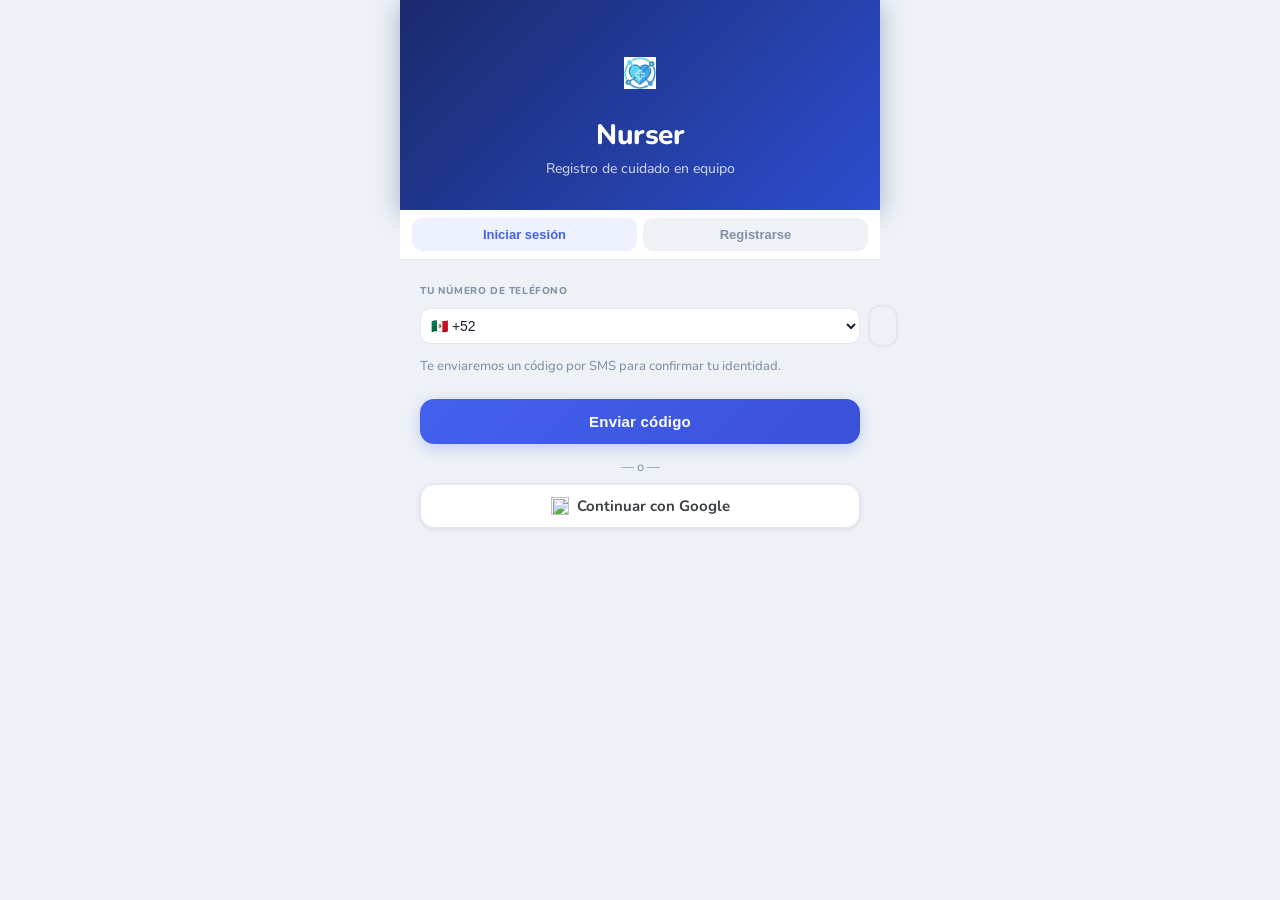
==== commit aebab34d: "invite links update" ====
--- a/frontend/admin.html
+++ b/frontend/admin.html
@@ -41,12 +41,12 @@
   </div>
 
   <div class="status-config">
-    <h4>Estado (ej: en turno, fuera de turno)</h4>
+    <h4>Estado (Para indicar tu estado ej: en turno)</h4>
     <div class="toggle-row">
       <div class="toggle on" id="toggleStatusEvent" onclick="this.classList.toggle('on')"></div>
-      <span>Habilitar switch de cambio de estatus</span>
-    </div>
-    <p class="config-help">¿Habilitar para todos los miembros del equipo? Todos podrán ver el estado de los demás.</p>
+      <span>Habilitar</span>
+    </div>
+    <p class="config-help">Esto aplica a todos los miembros del equipo.</p>
 
     <div class="form-group">
       <label>Sí (activo)</label>
@@ -89,27 +89,9 @@
 
   <div class="card" id="membersList"></div>
 
-  <p class="section-title">Invitar nuevo miembro</p>
+  <p class="section-title">Enlace de invitación</p>
   <div class="card">
-    <div class="form-group">
-      <label>Número de teléfono del invitado</label>
-      <input type="tel" id="invitePhone" placeholder="+52 55 1234 5678" inputmode="tel">
-    </div>
-    <div class="form-group">
-      <label>Rol para el nuevo miembro</label>
-      <select id="inviteRole">
-        <option value="contributor">Contribuidor</option>
-        <option value="admin">Editor (Admin)</option>
-        <option value="viewer">Visor</option>
-      </select>
-    </div>
-    <button class="btn-primary" onclick="sendInvite()">Enviar invitación por SMS</button>
-    <p style="font-size:12px;color:var(--muted);margin-top:8px;font-weight:500">Se enviará un enlace por SMS para que se una al equipo.</p>
-  </div>
-
-  <p class="section-title">Invitaciones pendientes</p>
-  <div class="card" id="pendingInvitesCard">
-    <div id="pendingInvitesList"><p style="color:var(--muted);font-size:13px">Cargando…</p></div>
+    <div id="inviteLinkSection"><p style="color:var(--muted);font-size:13px">Cargando…</p></div>
   </div>
 </div>
 
@@ -196,7 +178,7 @@
   // Populate support phone
   document.getElementById('supportPhone').value = currentUser.phone || '';
 
-  await Promise.all([loadTeam(), loadEventTypes(), loadMembers(), loadPendingInvites(), loadAllTeams()]);
+  await Promise.all([loadTeam(), loadEventTypes(), loadMembers(), loadInviteLink(), loadAllTeams()]);
 }
 
 // ── All teams (for panel) ──
@@ -359,7 +341,8 @@
 
 function renderEventTypes() {
   const list = document.getElementById('eventTypeList');
-  if (!eventTypesData.length) {
+  const visibleTypes = eventTypesData.filter(et => !et.is_header);
+  if (!visibleTypes.length) {
     list.innerHTML = '<p style="font-size:13px;color:var(--muted);text-align:center;padding:12px">Sin tipos de evento. Agrega uno.</p>';
     return;
   }
@@ -368,12 +351,12 @@
     dropdown: 'Seleccionar uno', multi_select: 'Seleccionar varios',
     timestamp_event: 'Turno (inicio/fin)'
   };
-  list.innerHTML = eventTypesData.map(et => `
+  list.innerHTML = visibleTypes.map(et => `
     <div class="event-type-item" onclick="openEditEvent('${et.id}')">
       <div class="et-icon" style="background:${et.color || '#f1f5f9'}">${et.icon || '📌'}</div>
       <div class="et-body">
         <div class="et-name">${escHtml(et.name)}</div>
-        <div class="et-meta">${FIELD_LABELS[et.field_type] || et.field_type}${et.is_header ? ' · 🔑 Turno' : ''}</div>
+        <div class="et-meta">${FIELD_LABELS[et.field_type] || et.field_type}</div>
       </div>
       <span class="et-arrow">›</span>
     </div>
@@ -527,7 +510,6 @@
         <select class="role-select" onchange="changeMemberRole('${m.id}', this.value)" ${isLastAdmin ? 'disabled' : ''}>
           <option value="admin"       ${m.role==='admin'?'selected':''}>Editor</option>
           <option value="contributor" ${m.role==='contributor'?'selected':''}>Contribuidor</option>
-          <option value="viewer"      ${m.role==='viewer'?'selected':''}>Visor</option>
         </select>
         ${!isMe ? `<button class="btn-remove-member" onclick="removeMember('${m.id}','${escHtml(m.name)}')" title="Eliminar">✕</button>` : ''}
       </div>`;
@@ -568,50 +550,77 @@
   }
 }
 
-// ── Invite by phone ──
-async function sendInvite() {
-  const phone = document.getElementById('invitePhone').value.trim();
-  const role  = document.getElementById('inviteRole').value;
-  if (!phone) { showToast('⚠️ Ingresa un número de teléfono'); return; }
-  try {
-    const r = await apiFetch(`/teams/${teamId}/invite`, {
-      method: 'POST',
-      headers: { 'Content-Type': 'application/json' },
-      body: JSON.stringify({ phone, role })
-    });
-    if (!r.ok) {
-      const d = await r.json().catch(() => ({}));
-      throw new Error(d.detail || 'Error');
-    }
-    document.getElementById('invitePhone').value = '';
-    showToast('✅ Invitación enviada por SMS');
-    loadPendingInvites();
-  } catch (e) {
-    showToast(`❌ ${e.message}`);
-  }
-}
-
-// ── Pending invites ──
-async function loadPendingInvites() {
-  const container = document.getElementById('pendingInvitesList');
+// ── Invite link ──
+async function loadInviteLink() {
+  const container = document.getElementById('inviteLinkSection');
   if (!container) return;
   try {
-    const r = await apiFetch(`/teams/${teamId}/invites`);
-    if (!r.ok) throw new Error('fetch failed');
-    const invites = await r.json();
-    if (!invites.length) {
-      container.innerHTML = '<p style="color:var(--muted);font-size:13px">No hay invitaciones pendientes.</p>';
-      return;
-    }
-    let html = '<table class="pending-invites-table"><thead><tr><th>Teléfono</th><th>Link</th></tr></thead><tbody>';
-    for (const inv of invites) {
-      html += `<tr><td>${inv.invited_phone}</td><td><a href="${inv.link}" target="_blank">${inv.link}</a></td></tr>`;
-    }
-    html += '</tbody></table>';
-    container.innerHTML = html;
-  } catch {
-    container.innerHTML = '<p style="color:var(--muted);font-size:13px">Error al cargar invitaciones.</p>';
-  }
+    const r = await apiFetch(`/teams/${teamId}/invite-link`);
+    if (!r.ok) throw new Error();
+    renderInviteLink(await r.json());
+  } catch {
+    container.innerHTML = '<p style="color:var(--muted);font-size:13px">Error al cargar.</p>';
+  }
+}
+
+function renderInviteLink(data) {
+  const container = document.getElementById('inviteLinkSection');
+  if (!data || !data.link) {
+    container.innerHTML = `
+      <p style="font-size:13px;color:var(--muted);margin-bottom:12px">
+        Cualquier persona con el enlace puede unirse como <b>Contribuidor</b>. El enlace dura 24 horas.
+      </p>
+      <button class="btn-primary" onclick="createInviteLink()">Crear enlace de invitación</button>`;
+    return;
+  }
+  const expiresAt = new Date(data.expires_at);
+  const minLeft = Math.max(0, Math.round((expiresAt - Date.now()) / 60000));
+  const h = Math.floor(minLeft / 60), m = minLeft % 60;
+  const timeStr = h > 0 ? `${h}h ${m}min` : minLeft > 0 ? `${minLeft} min` : 'menos de 1 min';
+  container.innerHTML = `
+    <p style="font-size:12px;color:var(--muted);margin-bottom:8px">Expira en <b>${timeStr}</b> · Rol: Contribuidor</p>
+    <div style="display:flex;align-items:center;gap:8px;margin-bottom:10px">
+      <input type="text" id="inviteLinkInput" value="${escHtml(data.link)}" readonly
+        style="flex:1;font-size:12px;padding:8px 10px;border:1px solid var(--border);border-radius:8px;background:#f8fafc;cursor:pointer;font-family:inherit"
+        onclick="copyInviteLink()" title="Clic para copiar">
+      <button onclick="copyInviteLink()" title="Copiar"
+        style="padding:8px 10px;background:var(--primary-light);border:none;border-radius:8px;cursor:pointer;font-size:15px">📋</button>
+    </div>
+    <div style="display:flex;gap:8px">
+      <button class="btn-outline" style="margin-top:0;flex:1" onclick="createInviteLink()">🔄 Nuevo enlace</button>
+      <button class="btn-danger-outline" style="margin-top:0;flex:1" onclick="deleteInviteLink()">🗑️ Eliminar</button>
+    </div>`;
+}
+
+async function createInviteLink() {
+  try {
+    const r = await apiFetch(`/teams/${teamId}/invite-link`, { method: 'POST' });
+    if (!r.ok) throw new Error();
+    renderInviteLink(await r.json());
+    showToast('✅ Enlace creado');
+  } catch {
+    showToast('❌ Error al crear enlace');
+  }
+}
+
+async function deleteInviteLink() {
+  if (!confirm('¿Eliminar el enlace? Nadie más podrá usarlo.')) return;
+  try {
+    const r = await apiFetch(`/teams/${teamId}/invite-link`, { method: 'DELETE' });
+    if (!r.ok) throw new Error();
+    renderInviteLink(null);
+    showToast('🗑️ Enlace eliminado');
+  } catch {
+    showToast('❌ Error al eliminar enlace');
+  }
+}
+
+function copyInviteLink() {
+  const input = document.getElementById('inviteLinkInput');
+  if (!input) return;
+  navigator.clipboard.writeText(input.value)
+    .then(() => showToast('📋 Enlace copiado'))
+    .catch(() => { input.select(); document.execCommand('copy'); showToast('📋 Enlace copiado'); });
 }
 
 // ── Support feedback ──
--- a/frontend/nurser.css
+++ b/frontend/nurser.css
@@ -276,6 +276,32 @@
 .btn-primary:active, .btn-save:active { transform: scale(0.97); box-shadow: 0 2px 8px rgba(67,97,238,0.2); }
 .btn-primary:disabled, .btn-save:disabled { opacity: 0.55; cursor: not-allowed; transform: none; }
 
+.btn-google {
+  display: flex; align-items: center; justify-content: center;
+  width: 100%; padding: 11px 16px; margin-top: 8px;
+  background: #fff; color: #3c4043;
+  border: 1.5px solid var(--border); border-radius: var(--radius);
+  font-size: 15px; font-weight: 700; font-family: 'Nunito', inherit;
+  text-decoration: none; cursor: pointer;
+  transition: background 0.15s, box-shadow 0.15s;
+  box-shadow: var(--shadow-sm);
+}
+.btn-google:hover { background: #f8f9fa; box-shadow: var(--shadow-md); }
+
+.oauth-divider {
+  text-align: center; margin: 14px 0 4px;
+  color: var(--muted); font-size: 13px;
+}
+
+.phone-input-row { display: flex; gap: 8px; align-items: center; }
+.cc-select {
+  border: 1px solid var(--border); border-radius: 10px;
+  background: var(--card); font-size: 14px; font-family: 'Nunito', inherit;
+  color: var(--text); outline: none; cursor: pointer; flex-shrink: 0;
+  padding: 8px 6px;
+}
+.phone-input-row input { flex: 1; }
+
 .btn-outline {
   width: 100%; padding: 11px;
   background: transparent; color: var(--primary);
